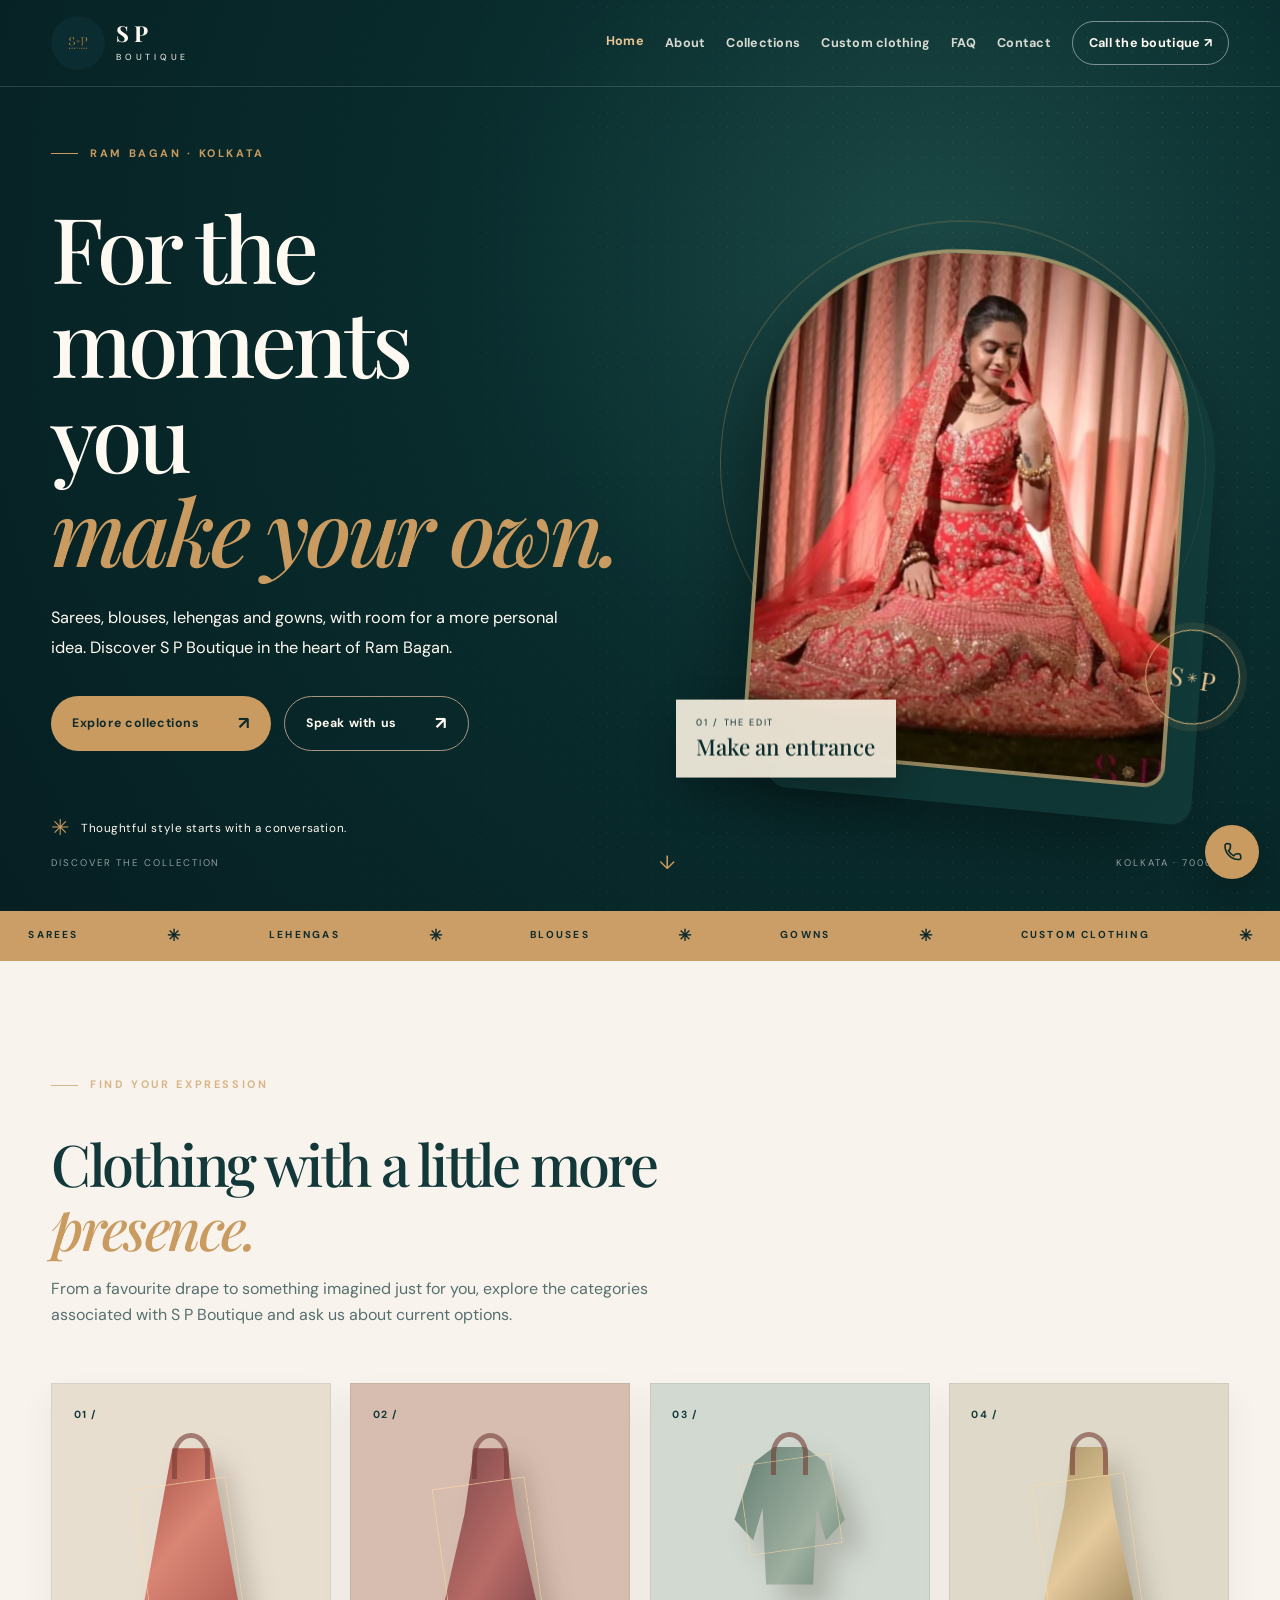
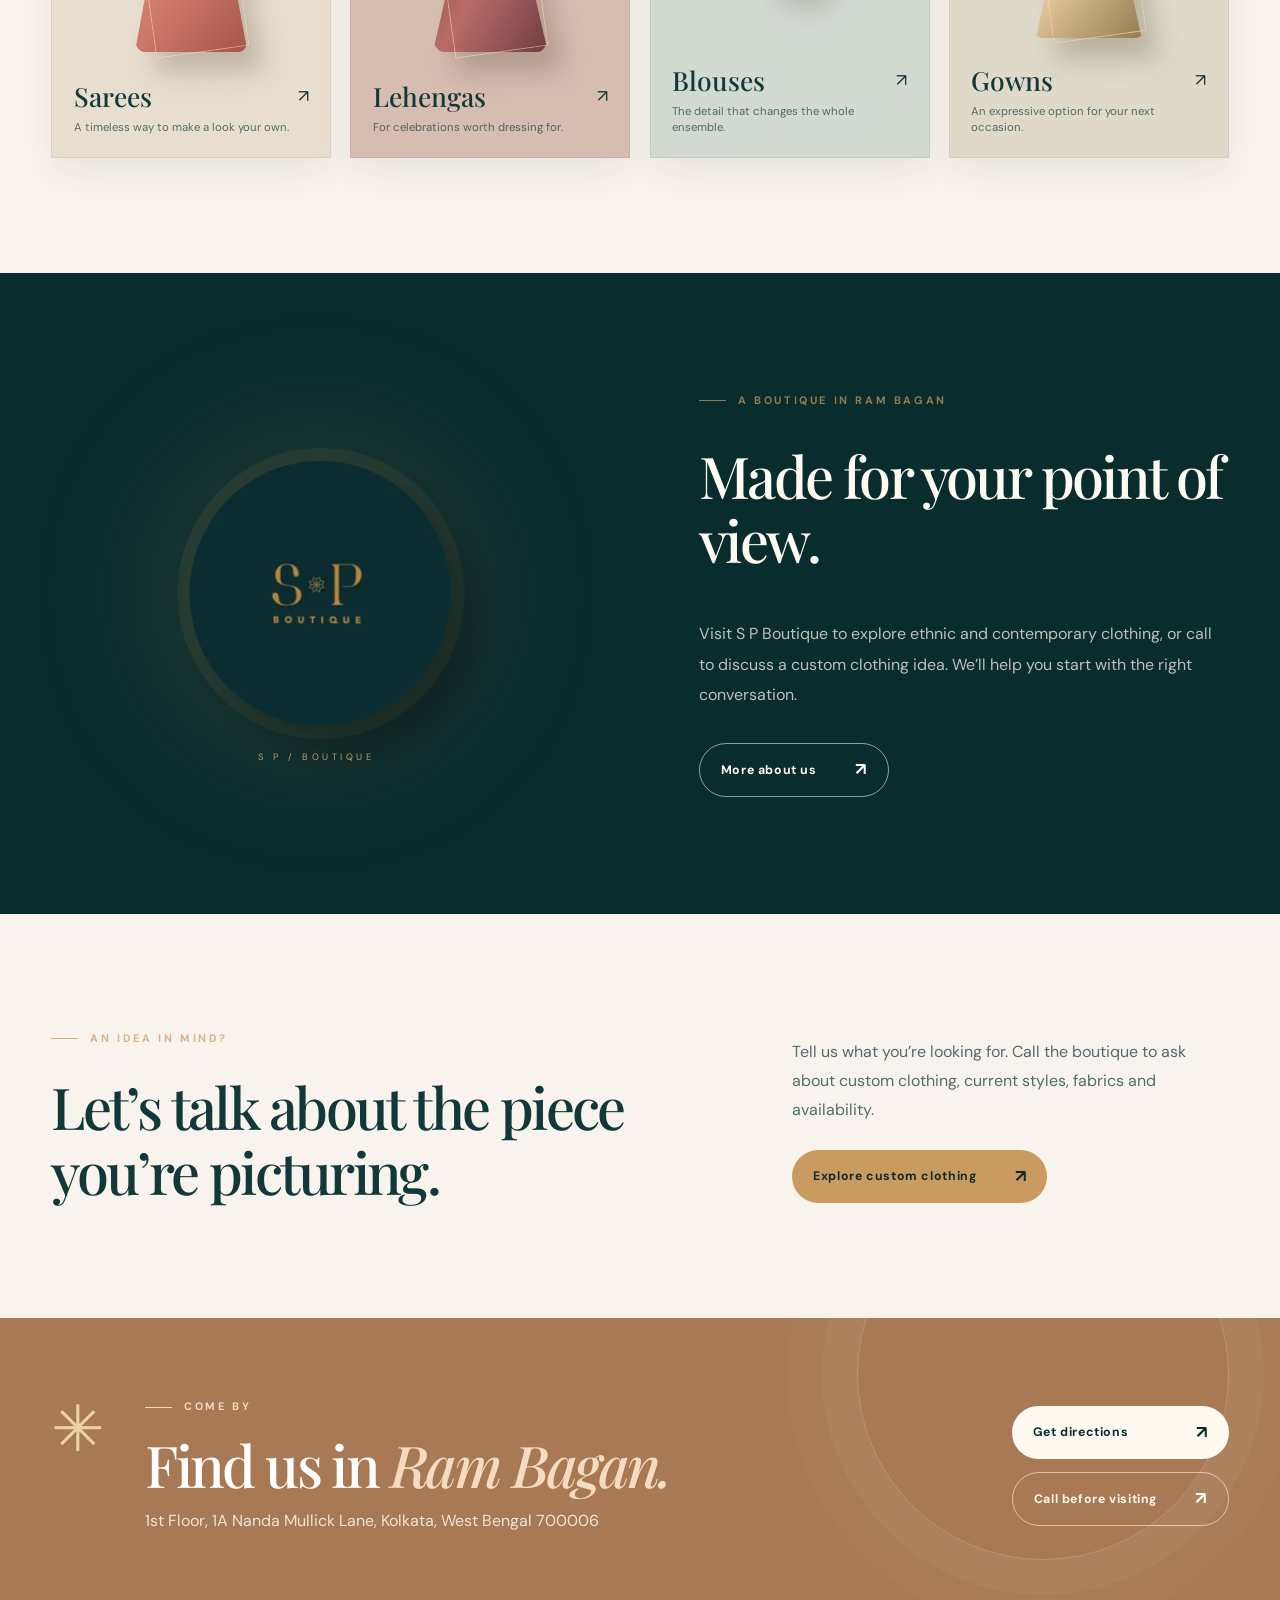
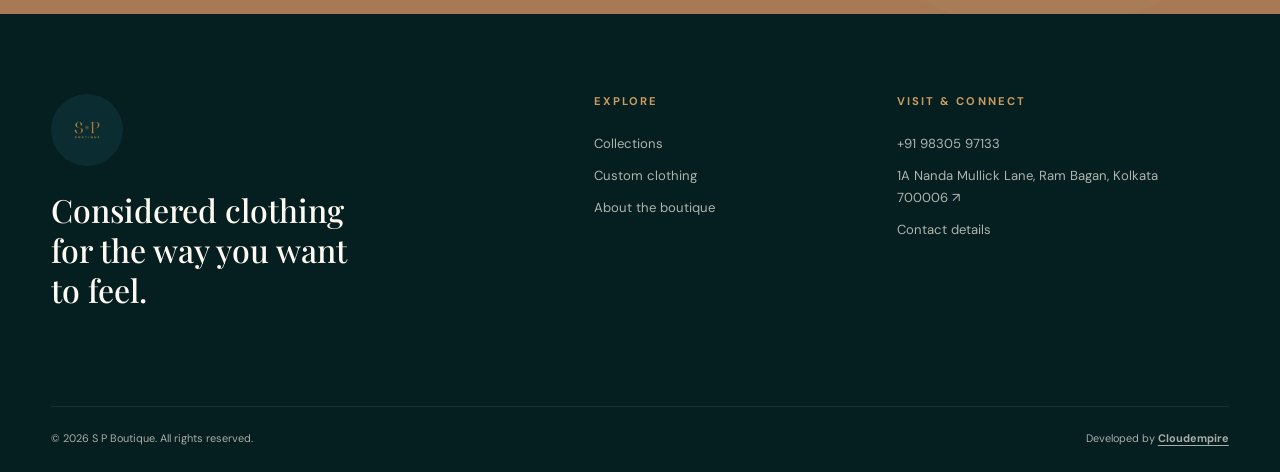
==== index.html @ c4d84dbd "Build S P Boutique website" ====
<!doctype html>
<html lang="en">
<head>
  <meta charset="utf-8">
  <meta name="viewport" content="width=device-width, initial-scale=1">
  <meta name="theme-color" content="#092c2d">
  <title>S P Boutique | Sarees, Lehengas &amp; Custom Clothing in Kolkata</title>
  <meta name="description" content="Explore sarees, lehengas, blouses, gowns and custom clothing at S P Boutique in Ram Bagan, Kolkata. Call to ask about current styles and availability.">
  <link rel="canonical" href="https://cloudempiretech.github.io/sp-boutique-kolkata/">
  <meta property="og:type" content="website"><meta property="og:title" content="S P Boutique | Sarees, Lehengas &amp; Custom Clothing in Kolkata"><meta property="og:description" content="Explore sarees, lehengas, blouses, gowns and custom clothing at S P Boutique in Ram Bagan, Kolkata. Call to ask about current styles and availability."><meta property="og:url" content="https://cloudempiretech.github.io/sp-boutique-kolkata/"><meta property="og:image" content="https://cloudempiretech.github.io/sp-boutique-kolkata/assets/boutique-look-1024.webp">
  <link rel="icon" href="assets/sp-boutique-mark.webp" type="image/webp">
  <link rel="preconnect" href="https://fonts.googleapis.com"><link rel="preconnect" href="https://fonts.gstatic.com" crossorigin>
  <link href="https://fonts.googleapis.com/css2?family=DM+Sans:wght@400;500;600;700&family=Manrope:wght@400;500;600;700&family=Playfair+Display:wght@400;500;600&display=swap" rel="stylesheet">
  <link rel="stylesheet" href="assets/site.css">
  <script type="application/ld+json">{"@context":"https://schema.org","@type":"ClothingStore","@id":"https://cloudempiretech.github.io/sp-boutique-kolkata/#business","name":"S P Boutique","url":"https://cloudempiretech.github.io/sp-boutique-kolkata/","telephone":"+919830597133","image":"https://cloudempiretech.github.io/sp-boutique-kolkata/assets/boutique-look-1024.webp","address":{"@type":"PostalAddress","streetAddress":"1st Floor, 1A Nanda Mullick Lane","addressLocality":"Kolkata","addressRegion":"West Bengal","postalCode":"700006","addressCountry":"IN"}}</script>
  <script src="assets/site.js" defer></script>
</head>
<body class="home">
  <a class="skip-link" href="#main">Skip to content</a>
  <header class="site-header" id="top"><div class="container header-inner"><a class="brand" href="index.html" aria-label="S P Boutique home"><img src="assets/sp-boutique-mark.webp" alt="" width="54" height="54"><span><strong>S P</strong><small>BOUTIQUE</small></span></a><button class="menu-toggle" type="button" aria-label="Open menu" aria-expanded="false" aria-controls="site-nav"><span></span><span></span><span></span></button><nav class="site-nav" id="site-nav" aria-label="Main navigation"><a href="index.html" class="active" aria-current="page">Home</a><a href="about.html" class="" >About</a><a href="collections.html" class="" >Collections</a><a href="custom-clothing.html" class="" >Custom clothing</a><a href="faq.html" class="" >FAQ</a><a href="contact.html" class="" >Contact</a><a class="nav-contact" href="tel:+919830597133">Call the boutique <span aria-hidden="true">↗</span></a></nav></div></header>
  <main id="main">
<section class="hero hero-home"><div class="hero-grain" aria-hidden="true"></div><div class="container hero-grid">
  <div class="hero-copy"><p class="eyebrow"><span class="eyebrow-line"></span>Ram Bagan · Kolkata</p><h1>For the moments <br>you <em>make your own.</em></h1><p class="hero-lead">Sarees, blouses, lehengas and gowns, with room for a more personal idea. Discover S P Boutique in the heart of Ram Bagan.</p><div class="hero-actions"><a class="button button-primary" href="collections.html" ><span>Explore collections</span><span aria-hidden="true">↗</span></a><a class="button button-outline" href="tel:+919830597133" ><span>Speak with us</span><span aria-hidden="true">↗</span></a></div><div class="hero-note"><span class="star" aria-hidden="true">✳</span><span>Thoughtful style starts with a conversation.</span></div></div>
  <div class="hero-visual" data-depth><div class="hero-orbit orbit-one"></div><div class="hero-orbit orbit-two"></div><div class="hero-photo-frame"><picture><source media="(max-width: 600px)" srcset="assets/boutique-look-480.webp"><img src="assets/boutique-look-800.webp" srcset="assets/boutique-look-480.webp 480w, assets/boutique-look-800.webp 800w, assets/boutique-look-1024.webp 1024w" sizes="(max-width: 720px) 82vw, 42vw" alt="A red embroidered lehenga shown on S P Boutique’s public profile" width="1024" height="1280" fetchpriority="high"></picture></div><div class="hero-floating-label"><span>01 / THE EDIT</span><strong>Make an entrance</strong></div><div class="hero-seal" aria-hidden="true">S<span>✳</span>P</div></div>
</div><div class="hero-bottom container"><span>Discover the collection</span><a href="#explore" aria-label="Scroll to collection">↓</a><span>Kolkata · 700006</span></div></section>
<section class="ticker" aria-label="Boutique categories"><div><span>SAREES</span><b>✳</b><span>LEHENGAS</span><b>✳</b><span>BLOUSES</span><b>✳</b><span>GOWNS</span><b>✳</b><span>CUSTOM CLOTHING</span><b>✳</b></div></section>
<section class="section cream" id="explore"><div class="container"><div class="section-heading" data-reveal><p class="eyebrow"><span class="eyebrow-line"></span>Find your expression</p><h2>Clothing with a little more <em>presence.</em></h2><p>From a favourite drape to something imagined just for you, explore the categories associated with S P Boutique and ask us about current options.</p></div><div class="collection-grid">
  <a class="collection-card card-saree" href="collections.html#sarees" data-reveal><span class="card-index">01 /</span><span class="garment-art garment-saree" aria-hidden="true"><i></i></span><span class="card-title">Sarees <b>↗</b></span><span class="card-copy">A timeless way to make a look your own.</span></a>
  <a class="collection-card card-lehenga" href="collections.html#lehengas" data-reveal><span class="card-index">02 /</span><span class="garment-art garment-lehenga" aria-hidden="true"><i></i></span><span class="card-title">Lehengas <b>↗</b></span><span class="card-copy">For celebrations worth dressing for.</span></a>
  <a class="collection-card card-blouse" href="collections.html#blouses" data-reveal><span class="card-index">03 /</span><span class="garment-art garment-blouse" aria-hidden="true"><i></i></span><span class="card-title">Blouses <b>↗</b></span><span class="card-copy">The detail that changes the whole ensemble.</span></a>
  <a class="collection-card card-gown" href="collections.html#gowns" data-reveal><span class="card-index">04 /</span><span class="garment-art garment-gown" aria-hidden="true"><i></i></span><span class="card-title">Gowns <b>↗</b></span><span class="card-copy">An expressive option for your next occasion.</span></a>
</div></div></section>
<section class="section dark story-section"><div class="container story-grid"><div class="story-mark" data-reveal><div class="mark-glow"></div><img src="assets/sp-boutique-mark.webp" alt="S P Boutique’s gold monogram on deep teal" width="400" height="400" loading="lazy"><span class="story-mark-caption">S P / BOUTIQUE</span></div><div class="story-copy" data-reveal><p class="eyebrow"><span class="eyebrow-line"></span>A boutique in Ram Bagan</p><h2>Made for your point of view.</h2><p>Visit S P Boutique to explore ethnic and contemporary clothing, or call to discuss a custom clothing idea. We’ll help you start with the right conversation.</p><a class="button button-outline-light" href="about.html" ><span>More about us</span><span aria-hidden="true">↗</span></a></div></div></section>
<section class="section cream"><div class="container split-cta" data-reveal><div><p class="eyebrow"><span class="eyebrow-line"></span>An idea in mind?</p><h2>Let’s talk about the piece you’re picturing.</h2></div><div><p>Tell us what you’re looking for. Call the boutique to ask about custom clothing, current styles, fabrics and availability.</p><a class="button button-primary" href="custom-clothing.html" ><span>Explore custom clothing</span><span aria-hidden="true">↗</span></a></div></div></section>
<section class="visit-banner"><div class="container visit-inner" data-reveal><span class="visit-ornament" aria-hidden="true">✳</span><div><p class="eyebrow"><span class="eyebrow-line"></span>Come by</p><h2>Find us in <em>Ram Bagan.</em></h2><p>1st Floor, 1A Nanda Mullick Lane, Kolkata, West Bengal 700006</p></div><div class="visit-actions"><a class="button button-light" href="https://www.google.com/maps/search/?api=1&query=1A+Nanda+Mullick+Lane+Ram+Bagan+Kolkata+700006" target="_blank" rel="noopener noreferrer"><span>Get directions</span><span aria-hidden="true">↗</span></a><a class="button button-outline-light" href="tel:+919830597133" ><span>Call before visiting</span><span aria-hidden="true">↗</span></a></div></div></section></main>
  <footer class="site-footer">
      <div class="container footer-top">
        <div><img class="footer-logo" src="assets/sp-boutique-mark.webp" alt="S P Boutique logo" width="72" height="72"><p class="footer-lead">Considered clothing for the way you want to feel.</p></div>
        <div class="footer-links"><h2>Explore</h2><a href="collections.html">Collections</a><a href="custom-clothing.html">Custom clothing</a><a href="about.html">About the boutique</a></div>
        <div class="footer-links"><h2>Visit & connect</h2><a href="tel:+919830597133">+91 98305 97133</a><a href="https://www.google.com/maps/search/?api=1&query=1A+Nanda+Mullick+Lane+Ram+Bagan+Kolkata+700006" target="_blank" rel="noopener noreferrer">1A Nanda Mullick Lane, Ram Bagan, Kolkata 700006 ↗</a><a href="contact.html">Contact details</a></div>
      </div>
      <div class="container footer-bottom"><span>© 2026 S P Boutique. All rights reserved.</span><span>Developed by <a href="https://cloudempire.tech/" target="_blank" rel="noopener noreferrer">Cloudempire</a></span></div>
    </footer>
  <a class="floating-call" href="tel:+919830597133" aria-label="Call S P Boutique"><svg viewBox="0 0 24 24" aria-hidden="true"><path d="M6.6 2.8a2 2 0 0 0-2.4 1.8c-.6 7.8 6.9 15.3 14.7 14.7a2 2 0 0 0 1.8-2.4l-.4-2a2 2 0 0 0-2.2-1.6l-2.5.3a2 2 0 0 0-1.3.7l-1.1 1.2a13.4 13.4 0 0 1-5.5-5.5l1.2-1.1a2 2 0 0 0 .7-1.3l.3-2.5a2 2 0 0 0-1.6-2.2l-1.7-.1Z" fill="none" stroke="currentColor" stroke-width="1.7" stroke-linejoin="round"/></svg></a>
</body>
</html>
---- assets/site.css ----
:root{--ink:#12383a;--dark:#092c2d;--dark2:#0d3636;--cream:#f8f4ed;--sand:#eee5d9;--gold:#ca9b60;--line:rgba(15,54,55,.16);--white:#fffaf1;--serif:'Playfair Display',Georgia,serif;--sans:'DM Sans',Arial,sans-serif}
*{box-sizing:border-box}html{scroll-behavior:smooth}body{margin:0;background:var(--cream);color:var(--ink);font:16px/1.65 var(--sans);overflow-x:hidden}body.menu-open{overflow:hidden}a{color:inherit}button{font:inherit}img{display:block;max-width:100%}h1,h2,h3,p{margin-top:0}h1,h2,h3{line-height:1.12}h1,h2{font-family:var(--serif);font-weight:500;letter-spacing:-.045em}h1 em,h2 em{font-weight:500;color:var(--gold)}h1{font-size:clamp(3.3rem,7.1vw,7.8rem)}h2{font-size:clamp(2.45rem,4.5vw,5.1rem)}p{color:inherit}.container{width:min(1380px,calc(100% - 8vw));margin-inline:auto}.skip-link{position:absolute;left:1rem;top:-5rem;z-index:1000;background:white;padding:.6rem 1rem}.skip-link:focus{top:1rem}:focus-visible{outline:3px solid #eeb466;outline-offset:4px}.site-header{position:absolute;inset:0 0 auto;z-index:50;color:var(--white);border-bottom:1px solid rgba(255,255,255,.15)}.header-inner{min-height:86px;display:flex;align-items:center;justify-content:space-between;gap:2rem}.brand{display:flex;align-items:center;gap:.7rem;text-decoration:none;color:var(--white)}.brand img{width:54px;height:54px;border-radius:50%;object-fit:cover}.brand strong{display:block;font-family:var(--serif);font-size:1.38rem;line-height:1}.brand small{display:block;font-size:.55rem;letter-spacing:.42em;margin-top:.4rem}.site-nav{display:flex;align-items:center;gap:clamp(.6rem,1.65vw,1.8rem)}.site-nav>a{text-decoration:none;font-size:.79rem;font-weight:700;letter-spacing:.02em;white-space:nowrap;opacity:.83;transition:opacity .2s,color .2s,transform .2s}.site-nav>a:hover,.site-nav>a.active{opacity:1;color:#e8c492;transform:translateY(-2px)}.site-nav .nav-contact{border:1px solid rgba(255,255,255,.45);padding:.67rem 1rem;border-radius:100px;opacity:1}.menu-toggle{display:none}.dark{background:var(--dark);color:var(--white)}.cream{background:var(--cream)}.sand{background:var(--sand)}.eyebrow{display:flex;align-items:center;gap:.75rem;font-size:.68rem;font-weight:700;letter-spacing:.24em;text-transform:uppercase;margin-bottom:2.3rem;color:var(--gold)}.eyebrow-line{width:27px;height:1px;background:currentColor;display:inline-block}.button{display:inline-flex;align-items:center;justify-content:space-between;gap:2.4rem;padding:1rem 1.3rem;border-radius:100px;min-height:53px;text-decoration:none;font-size:.77rem;letter-spacing:.05em;font-weight:700;transition:transform .25s,box-shadow .25s,background .25s,color .25s}.button:hover{transform:translateY(-4px);box-shadow:0 18px 35px rgba(0,0,0,.16)}.button span:last-child{font-size:1.1rem;line-height:1}.button-primary{background:var(--gold);color:#102b2c}.button-secondary{background:var(--dark);color:white}.button-outline{border:1px solid #a89780;color:var(--white)}.button-outline-light{border:1px solid rgba(255,255,255,.55);color:var(--white)}.button-light{background:var(--white);color:var(--dark)}.hero-home{min-height:760px;background:radial-gradient(circle at 73% 29%,#1b4946 0,#092c2d 42%,#061f22 100%);color:var(--white);position:relative;overflow:hidden;padding:145px 0 32px}.hero-grain,.inner-hero:before{position:absolute;inset:0;content:'';opacity:.24;pointer-events:none;background-image:radial-gradient(#d4a66a .55px,transparent .6px);background-size:15px 15px;mask-image:linear-gradient(90deg,transparent 0,black 100%)}.hero-grid{display:grid;grid-template-columns:1.03fr .97fr;align-items:center;gap:2vw;position:relative;z-index:1;min-height:555px}.hero-copy{position:relative;z-index:3}.hero-copy h1{max-width:800px;line-height:1.04;margin-bottom:1.55rem}.hero-copy h1 em{display:inline-block}.hero-lead{font-size:1.02rem;max-width:530px;opacity:.77;line-height:1.85}.hero-actions{display:flex;gap:.85rem;flex-wrap:wrap;margin-top:2.1rem}.hero-note{display:flex;align-items:center;gap:.7rem;margin-top:3.7rem;font-size:.73rem;letter-spacing:.05em;opacity:.62}.star{color:var(--gold);font-size:1.4rem}.hero-visual{height:580px;position:relative;transform:translateY(var(--scroll-depth,0px));transition:transform .2s linear;perspective:1000px}.hero-orbit{position:absolute;border:1px solid rgba(212,168,109,.34);border-radius:50%;aspect-ratio:1;left:9%;top:1%;width:87%;transform:rotate(-18deg)}.orbit-two{width:65%;left:20%;top:13%;border-color:rgba(255,255,255,.15)}.hero-photo-frame{position:absolute;width:min(76%,440px);height:520px;left:15%;top:6%;border-radius:46% 46% 5% 5%/33% 33% 4% 4%;overflow:hidden;box-shadow:28px 34px 0 rgba(19,65,62,.7),0 45px 85px rgba(0,0,0,.48);border:4px solid rgba(236,190,128,.62);transform:rotate(4deg) rotateY(-5deg);animation:float-in 1s .35s both}.hero-photo-frame img{width:100%;height:100%;object-fit:cover;object-position:center 30%;transition:transform 1.2s}.hero-visual:hover .hero-photo-frame img{transform:scale(1.06)}.hero-floating-label{position:absolute;bottom:3%;left:1%;z-index:2;display:grid;background:rgba(246,238,223,.92);backdrop-filter:blur(12px);color:var(--dark);padding:1rem 1.3rem;min-width:200px;box-shadow:0 18px 40px rgba(0,0,0,.24);transform:rotate(-6deg);animation:rise .7s 1s both}.hero-floating-label span{font-size:.58rem;letter-spacing:.18em}.hero-floating-label strong{font:500 1.4rem var(--serif)}.hero-seal{position:absolute;right:-2%;bottom:12%;width:95px;height:95px;display:flex;align-items:center;justify-content:center;gap:3px;border:1px solid #ddb57d;border-radius:50%;color:#e8c492;font:1.6rem var(--serif);box-shadow:0 0 0 7px rgba(222,178,122,.09);transform:rotate(10deg)}.hero-seal span{font-size:.8rem}.hero-bottom{display:flex;align-items:center;justify-content:space-between;position:relative;z-index:3;color:rgba(255,255,255,.56);text-transform:uppercase;letter-spacing:.2em;font-size:.6rem}.hero-bottom a{color:var(--gold);font-size:1.2rem;text-decoration:none}.home .hero-copy .eyebrow,.home .hero-copy h1,.home .hero-copy .hero-lead,.home .hero-copy .hero-actions,.home .hero-copy .hero-note{opacity:0;transform:translateY(24px)}.ready .hero-copy .eyebrow,.ready .hero-copy h1,.ready .hero-copy .hero-lead,.ready .hero-copy .hero-actions,.ready .hero-copy .hero-note{animation:rise .72s both}.ready .hero-copy h1{animation-delay:.15s}.ready .hero-copy .hero-lead{animation-delay:.3s}.ready .hero-copy .hero-actions{animation-delay:.45s}.ready .hero-copy .hero-note{animation-delay:.6s}@keyframes rise{from{opacity:0;transform:translateY(25px)}to{opacity:1;transform:translateY(0)}}@keyframes float-in{from{opacity:0;transform:translateY(35px) rotate(0)}to{opacity:1;transform:rotate(4deg) rotateY(-5deg)}}.ticker{overflow:hidden;background:#cb9d67;color:#102d2e;padding:.75rem 0}.ticker>div{display:flex;justify-content:space-around;align-items:center;gap:2rem;width:max(100%,1100px);white-space:nowrap}.ticker span{font-size:.63rem;letter-spacing:.22em;font-weight:700}.ticker b{font-size:1rem}.section{padding:clamp(5rem,9vw,9rem) 0}.section-heading{max-width:750px;margin-bottom:3.4rem}.section-heading h2{margin-bottom:1rem}.section-heading p{max-width:610px;opacity:.7}.collection-grid{display:grid;grid-template-columns:repeat(4,1fr);gap:1.2rem;perspective:1100px}.collection-card{min-height:375px;background:#e8ded0;padding:1.35rem;text-decoration:none;display:flex;flex-direction:column;position:relative;overflow:hidden;border:1px solid rgba(12,53,54,.08);box-shadow:0 15px 30px rgba(50,35,20,.07);transform-style:preserve-3d;transform:rotateX(var(--rx,0deg)) rotateY(var(--ry,0deg));transition:transform .3s,box-shadow .3s,background .3s}.collection-card:hover{box-shadow:0 25px 55px rgba(34,29,20,.18);background:#e4d2bb}.card-lehenga{background:#d7bdb0}.card-blouse{background:#d1d9d1}.card-gown{background:#ded9c9}.card-index{font-size:.65rem;letter-spacing:.14em;font-weight:700}.garment-art{flex:1;position:relative;display:block;min-height:200px;filter:drop-shadow(17px 20px 13px rgba(50,38,25,.22));transition:transform .6s}.collection-card:hover .garment-art{transform:translateY(-8px) rotate(3deg) scale(1.04)}.garment-art:before{content:'';position:absolute;left:25%;top:10%;width:50%;height:80%;background:linear-gradient(130deg,#9c493f,#da8675 43%,#a6534a);clip-path:polygon(34% 0,66% 0,75% 28%,98% 100%,2% 100%,25% 28%);border-radius:25% 25% 10% 10%}.garment-art:after{content:'';position:absolute;inset:23% 30% 10%;border:1px solid rgba(255,221,167,.6);clip-path:polygon(0 0,100% 0,100% 100%,0 100%);transform:rotate(-8deg)}.garment-art i{position:absolute;left:42%;top:4%;width:16%;height:18%;border:5px solid rgba(116,59,53,.6);border-bottom:0;border-radius:50% 50% 0 0}.garment-lehenga:before{background:linear-gradient(120deg,#724346,#b96c67 54%,#6f3c43);clip-path:polygon(36% 0,64% 0,72% 32%,99% 100%,1% 100%,28% 32%)}.garment-blouse:before{background:linear-gradient(120deg,#607c70,#9fb0a0 55%,#4b6e64);clip-path:polygon(20% 8%,37% 0,63% 0,80% 8%,97% 38%,81% 49%,73% 32%,70% 72%,30% 72%,27% 32%,19% 49%,3% 38%)}.garment-blouse:after{inset:15% 30% 47%}.garment-gown:before{background:linear-gradient(130deg,#a28e61,#e3c99c 50%,#92784f);clip-path:polygon(35% 0,65% 0,71% 31%,95% 100%,5% 100%,29% 31%)}.card-title{display:flex;justify-content:space-between;align-items:center;font:500 1.65rem var(--serif);margin-bottom:.35rem}.card-title b{font:1.1rem var(--sans);transition:transform .3s}.collection-card:hover .card-title b{transform:translate(3px,-3px)}.card-copy{font-size:.71rem;line-height:1.4;opacity:.68}.story-grid{display:grid;grid-template-columns:1fr 1fr;align-items:center;gap:10%;min-height:410px}.story-mark{height:360px;display:grid;place-items:center;position:relative;perspective:800px}.story-mark img{width:265px;height:265px;border-radius:50%;object-fit:cover;position:relative;box-shadow:25px 26px 40px rgba(0,0,0,.3),0 0 0 13px rgba(199,151,93,.09);transform:rotateY(-10deg)}.mark-glow{position:absolute;width:290px;height:290px;background:#b68e59;border-radius:50%;filter:blur(80px);opacity:.17}.story-mark-caption{position:absolute;bottom:8px;letter-spacing:.38em;font-size:.58rem;color:var(--gold)}.story-copy h2{max-width:570px}.story-copy p{max-width:520px;opacity:.72;line-height:1.9;margin-bottom:2rem}.split-cta{display:grid;grid-template-columns:1fr .7fr;gap:10%;align-items:end}.split-cta h2{max-width:650px;margin-bottom:0}.split-cta p{opacity:.72;line-height:1.8;margin-bottom:1.6rem}.visit-banner{background:#a77954;color:white;padding:5rem 0;position:relative;overflow:hidden}.visit-banner:before{content:'';position:absolute;width:370px;height:370px;border:1px solid rgba(255,255,255,.2);border-radius:50%;top:-130px;right:4%;box-shadow:0 0 0 35px rgba(255,255,255,.035),0 0 0 70px rgba(255,255,255,.025)}.visit-inner{display:grid;grid-template-columns:auto 1fr auto;gap:2.5rem;align-items:center;position:relative}.visit-inner .eyebrow{color:#fff4dc;margin-bottom:1rem}.visit-inner h2{margin-bottom:.7rem}.visit-inner h2 em{color:#f4dbc1}.visit-inner p{margin-bottom:0;opacity:.8}.visit-ornament{font-size:4rem;align-self:start;line-height:1;color:#ecd0a8}.visit-actions{display:flex;flex-direction:column;gap:.8rem}.site-footer{background:#051e20;color:var(--white);padding:5rem 0 0}.footer-top{display:grid;grid-template-columns:1.3fr .65fr .9fr;gap:5vw;padding-bottom:4rem}.footer-logo{border-radius:50%;object-fit:cover;margin-bottom:1.5rem}.footer-lead{font:500 2rem/1.25 var(--serif);max-width:330px}.footer-links{display:flex;flex-direction:column;align-items:flex-start;gap:.65rem}.footer-links h2{font:700 .7rem var(--sans);letter-spacing:.18em;text-transform:uppercase;color:var(--gold);margin-bottom:.9rem}.footer-links a{text-decoration:none;font-size:.82rem;opacity:.68;max-width:280px}.footer-links a:hover{text-decoration:underline;opacity:1}.footer-bottom{display:flex;justify-content:space-between;gap:2rem;border-top:1px solid rgba(255,255,255,.13);padding:1.45rem 0;font-size:.68rem;opacity:.65}.footer-bottom a{font-weight:700;text-decoration:underline;text-underline-offset:3px}.floating-call{position:fixed;bottom:1.3rem;right:1.3rem;z-index:40;width:54px;height:54px;border-radius:50%;display:grid;place-items:center;background:var(--gold);color:var(--dark);box-shadow:0 10px 35px rgba(0,0,0,.25);transition:transform .25s}.floating-call:hover{transform:translateY(-4px)}.floating-call svg{width:23px;height:23px}.inner-hero{position:relative;overflow:hidden;padding:180px 0 100px}.inner-hero-grid{position:relative;display:grid;grid-template-columns:1.1fr .9fr;gap:6%;align-items:center;min-height:340px}.inner-hero h1{font-size:clamp(3.3rem,6.1vw,6.8rem);max-width:790px;margin-bottom:1.5rem}.inner-hero p:not(.eyebrow){max-width:550px;opacity:.73;line-height:1.9}.inner-art{height:340px;position:relative;display:grid;place-items:center}.logo-art img{width:250px;height:250px;border-radius:50%;position:relative;box-shadow:25px 33px 45px rgba(0,0,0,.36);transform:rotateY(-12deg)}.art-ring{position:absolute;width:310px;height:310px;border:1px solid rgba(221,180,125,.4);border-radius:50%;box-shadow:0 0 0 30px rgba(221,180,125,.05),0 0 0 60px rgba(221,180,125,.025)}.abstract-art{perspective:800px}.abstract-sun{position:absolute;width:250px;height:250px;border-radius:50%;background:radial-gradient(circle at 30% 25%,#ebd1a0,#b48952 50%,#714a3a);box-shadow:35px 40px 70px rgba(0,0,0,.32);transform:translate(50px,-50px)}.abstract-fabric{position:absolute;width:240px;height:280px;border-radius:80% 9% 45% 45%;background:linear-gradient(135deg,#9e4f50,#d9987a 44%,#6f3740 80%);transform:rotate(-27deg) translate(-18px,18px) rotateY(-18deg);box-shadow:25px 35px 45px rgba(0,0,0,.38)}.abstract-shadow{position:absolute;width:310px;height:310px;border:1px solid rgba(237,200,151,.4);border-radius:50%;transform:translate(-15px,10px)}.editorial-grid{display:grid;grid-template-columns:1fr 1fr;gap:10%}.editorial-grid p{font-size:1.05rem;line-height:1.95;opacity:.75}.values-grid{display:grid;grid-template-columns:repeat(3,1fr);gap:1.3rem}.value-card{padding:2.3rem;background:rgba(255,255,255,.42);border-top:1px solid #af855d;min-height:300px;box-shadow:0 20px 35px rgba(30,30,20,.045)}.value-card span{font-size:.7rem;letter-spacing:.18em;color:#a7784e;font-weight:700}.value-card h2{font-size:2.4rem;margin:3rem 0 1rem}.value-card p{font-size:.88rem;opacity:.7}.narrow-cta{text-align:center}.narrow-cta h2{margin:0 auto 1.5rem;max-width:800px}.narrow-cta .eyebrow{justify-content:center}.narrow-cta p{opacity:.7}.collection-details .section-heading{margin-bottom:3rem}.detail-row{display:grid;grid-template-columns:.2fr .65fr 1.4fr .55fr;gap:2rem;align-items:center;padding:2rem 0;border-top:1px solid var(--line);scroll-margin-top:30px}.detail-row:last-child{border-bottom:1px solid var(--line)}.detail-number{font-size:.66rem;font-weight:700;letter-spacing:.15em;color:#9a704d}.detail-symbol{height:130px;border-radius:48% 48% 14% 14%;display:grid;place-items:center;font-size:3.3rem;background:#e1c7b6;color:#9b604d;transform:rotate(-5deg);box-shadow:13px 16px 0 rgba(35,73,70,.1)}.symbol-lehenga{background:#d5beb2;color:#814c53}.symbol-blouse{background:#d4dfd7;color:#648071}.symbol-gown{background:#e2d8bb;color:#9e8451}.detail-row h2{font-size:2.55rem;margin-bottom:.4rem}.detail-row p{font-size:.9rem;opacity:.7;max-width:560px;margin-bottom:0}.detail-row a{font-size:.76rem;font-weight:700;text-underline-offset:4px}.custom-hero .inner-hero-grid{grid-template-columns:1fr .8fr}.custom-hero h1{font-size:clamp(3.2rem,5.8vw,6.8rem)}.custom-hero .button{margin-top:1rem}.detail-photo{height:380px;overflow:hidden;border-radius:45% 45% 4% 4%;border:4px solid rgba(207,165,104,.6);box-shadow:25px 30px 0 rgba(37,83,77,.5),0 25px 50px rgba(0,0,0,.35);transform:translateY(var(--scroll-depth,0px)) rotate(4deg)}.detail-photo img{width:100%;height:100%;object-fit:cover;transition:transform 1.2s}.detail-photo:hover img{transform:scale(1.08)}.process-grid{display:grid;grid-template-columns:1fr 1fr;gap:10%}.process-intro h2{max-width:560px}.process-intro p{max-width:520px;opacity:.7}.process-list>div{border-top:1px solid var(--line);padding:1.5rem 0;display:grid;grid-template-columns:45px 1fr;column-gap:1rem}.process-list b{grid-row:span 2;color:#ad7d4d;font-size:.75rem}.process-list h3{font:500 1.7rem var(--serif);margin-bottom:.4rem}.process-list p{grid-column:2;font-size:.85rem;opacity:.7;margin:0}.centered-cta{text-align:center;max-width:750px}.centered-cta .section-icon,.faq-side .section-icon{display:block;color:#b58a5c;font-size:2rem;margin-bottom:1rem}.centered-cta h2{margin-bottom:.75rem}.centered-cta p{opacity:.7;margin-bottom:2rem}.simple-hero{padding:190px 0 95px}.simple-hero h1{max-width:970px}.faq-layout{display:grid;grid-template-columns:.75fr 1.25fr;gap:8%}.faq-side h2{font-size:2.7rem}.faq-side p{opacity:.7;max-width:300px}.faq-side .button{margin-top:1rem}.accordion details{border-top:1px solid var(--line);padding:0}.accordion details:last-child{border-bottom:1px solid var(--line)}.accordion summary{cursor:pointer;display:flex;justify-content:space-between;align-items:center;gap:1rem;list-style:none;padding:1.25rem 0;font:500 1.3rem var(--serif)}.accordion summary::-webkit-details-marker{display:none}.accordion summary span{font:1.5rem var(--sans);color:#a3764c;transition:transform .2s}.accordion details[open] summary span{transform:rotate(45deg)}.accordion details p{font-size:.9rem;opacity:.72;max-width:600px;padding-bottom:1.4rem}.accordion details a{font-weight:700}.contact-grid{display:grid;grid-template-columns:1fr 1fr;gap:1.3rem}.contact-panel{min-height:420px;padding:clamp(2rem,4vw,4rem);background:#e9ded0;display:flex;flex-direction:column;align-items:flex-start;box-shadow:0 25px 40px rgba(30,30,20,.07)}.contact-panel-dark{background:var(--dark);color:var(--white)}.panel-number{font-size:.65rem;font-weight:700;letter-spacing:.23em;color:#9a704d;margin-bottom:3rem}.contact-panel-dark .panel-number{color:var(--gold)}.contact-panel h2{font-size:clamp(2.3rem,3.5vw,4rem);max-width:450px}.contact-panel p{opacity:.73;max-width:380px}.contact-big-link{font:500 clamp(1.3rem,2.2vw,2.4rem) var(--serif);text-decoration:none;border-bottom:1px solid currentColor;padding-bottom:.25rem;margin-top:auto}.contact-big-link span{font:1.2rem var(--sans)}.contact-panel address{font-style:normal;line-height:1.9;opacity:.75;margin-bottom:1.8rem}.contact-panel .button{margin-top:auto}.contact-panel small{margin-top:1rem;opacity:.5}.contact-panel-dark small{opacity:.6}html.ready [data-reveal]{opacity:0;transform:translateY(35px);transition:opacity .65s ease,transform .65s cubic-bezier(.2,.75,.2,1)}html.ready [data-reveal].revealed{opacity:1;transform:translateY(0)}.collection-card[data-reveal].revealed{transform:rotateX(var(--rx,0deg)) rotateY(var(--ry,0deg))}.collection-card:nth-child(2){transition-delay:.08s}.collection-card:nth-child(3){transition-delay:.16s}.collection-card:nth-child(4){transition-delay:.24s}html.leaving body{opacity:0;transform:translateY(-8px);transition:opacity .18s,transform .18s}
@media(max-width:1100px){.site-nav{gap:.8rem}.site-nav>a{font-size:.69rem}.hero-home{min-height:700px}.hero-visual{height:520px}.hero-photo-frame{height:470px}.collection-grid{grid-template-columns:repeat(2,1fr)}.collection-card{min-height:350px}.visit-inner{grid-template-columns:auto 1fr}.visit-actions{grid-column:2;flex-direction:row}.detail-row{grid-template-columns:.2fr .6fr 1.4fr}.detail-row a{grid-column:3}}
@media(max-width:850px){.header-inner{min-height:76px}.menu-toggle{display:flex;flex-direction:column;justify-content:center;gap:5px;background:transparent;color:white;border:1px solid rgba(255,255,255,.35);border-radius:50%;width:45px;height:45px;align-items:center;z-index:52}.menu-toggle span{height:1px;width:18px;background:currentColor;transition:transform .2s}.menu-toggle[aria-expanded=true] span:first-child{transform:translateY(6px) rotate(45deg)}.menu-toggle[aria-expanded=true] span:nth-child(2){opacity:0}.menu-toggle[aria-expanded=true] span:last-child{transform:translateY(-6px) rotate(-45deg)}.site-nav{position:fixed;inset:0 0 0 auto;width:min(360px,100%);padding:110px 7vw 3rem;display:flex;flex-direction:column;align-items:stretch;gap:0;background:#0b3031;box-shadow:-20px 0 50px rgba(0,0,0,.32);transform:translateX(105%);transition:transform .3s}.site-nav.open{transform:translateX(0)}.site-nav>a{font-size:1rem;padding:.8rem 0;border-bottom:1px solid rgba(255,255,255,.1)}.site-nav .nav-contact{margin-top:1.5rem;text-align:center}.hero-grid{grid-template-columns:1fr .85fr;gap:0}.hero-copy h1{font-size:clamp(3rem,7vw,5rem)}.hero-visual{height:450px}.hero-photo-frame{height:380px;width:85%;left:7%;top:9%}.hero-floating-label{bottom:1%;left:-6%}.hero-seal{display:none}.story-grid{gap:5%}.inner-hero-grid{grid-template-columns:1fr .7fr}.logo-art img{width:190px;height:190px}.art-ring{width:240px;height:240px}.detail-photo{height:310px}.footer-top{gap:3vw}}
@media(max-width:700px){.container{width:min(100% - 2.25rem,560px)}.site-header{border-color:rgba(255,255,255,.12)}.brand img{width:46px;height:46px}.hero-home{padding:120px 0 25px;min-height:0}.hero-grid{display:flex;flex-direction:column;align-items:stretch}.hero-copy h1{font-size:clamp(3.5rem,12vw,5.5rem);margin-bottom:1.1rem}.hero-copy h1 br{display:none}.hero-copy .eyebrow{margin-bottom:1.2rem}.hero-lead{font-size:.92rem}.hero-actions{margin-top:1.5rem}.hero-actions .button{flex:1;gap:.7rem;padding:.8rem 1rem;font-size:.67rem}.hero-note{margin-top:1.7rem}.hero-visual{height:480px;margin-top:1.5rem}.hero-photo-frame{width:min(72%,340px);height:430px;left:12%;top:4%}.hero-orbit{width:80%;left:10%}.hero-floating-label{left:1%;bottom:2%;min-width:170px}.hero-bottom{margin-top:1rem}.hero-bottom span:last-child{display:none}.ticker>div{width:1100px}.section{padding:5rem 0}.section-heading{margin-bottom:2rem}.collection-grid{grid-template-columns:repeat(2,1fr);gap:.65rem}.collection-card{min-height:265px;padding:.9rem}.garment-art{min-height:125px}.card-title{font-size:1.25rem}.card-copy{font-size:.64rem}.story-grid,.split-cta,.editorial-grid,.process-grid,.faq-layout,.contact-grid{grid-template-columns:1fr;gap:2rem}.story-mark{height:300px}.story-mark img{width:230px;height:230px}.split-cta h2{margin-bottom:1rem}.visit-inner{display:block}.visit-ornament{display:block;font-size:2.5rem;margin-bottom:1rem}.visit-actions{display:flex;flex-wrap:wrap;margin-top:1.5rem}.visit-actions .button{flex:1}.footer-top{grid-template-columns:1fr 1fr;row-gap:2.5rem}.footer-top>div:first-child{grid-column:span 2}.footer-lead{font-size:1.7rem}.footer-bottom{flex-direction:column;gap:.35rem}.inner-hero{padding:130px 0 70px}.inner-hero-grid{grid-template-columns:1fr;gap:1rem}.inner-hero h1{font-size:clamp(3.3rem,11vw,5.5rem)}.inner-art{height:250px}.logo-art img{width:180px;height:180px}.art-ring{width:215px;height:215px}.abstract-art{height:180px}.abstract-sun{width:140px;height:140px}.abstract-fabric{width:125px;height:155px}.abstract-shadow{width:190px;height:190px}.values-grid{grid-template-columns:1fr;gap:.7rem}.value-card{min-height:230px}.value-card h2{margin-top:1.5rem}.detail-row{grid-template-columns:40px 90px 1fr;gap:1rem}.detail-symbol{height:90px;font-size:2rem}.detail-row h2{font-size:2rem}.detail-row p{font-size:.8rem}.detail-row a{grid-column:3}.custom-hero .inner-hero-grid{grid-template-columns:1fr}.detail-photo{height:220px;width:70%;margin:1rem auto 0}.process-list>div{grid-template-columns:38px 1fr}.simple-hero{padding:145px 0 65px}.faq-side h2{font-size:2.5rem}.contact-panel{min-height:360px}.panel-number{margin-bottom:2rem}.floating-call{bottom:.8rem;right:.8rem;width:48px;height:48px}}
@media(max-width:420px){.hero-visual{height:405px}.hero-photo-frame{height:360px}.hero-floating-label{bottom:0}.collection-card{min-height:240px}.garment-art{min-height:105px}.card-title{font-size:1.12rem}.visit-actions{display:grid}.detail-row{grid-template-columns:30px 65px 1fr;gap:.65rem}.detail-symbol{height:70px}.detail-row h2{font-size:1.65rem}.footer-top{grid-template-columns:1fr}.footer-top>div:first-child{grid-column:span 1}}
@media(prefers-reduced-motion:reduce){html{scroll-behavior:auto}*,*:before,*:after{animation-duration:.01ms!important;animation-iteration-count:1!important;transition-duration:.01ms!important}.home .hero-copy .eyebrow,.home .hero-copy h1,.home .hero-copy .hero-lead,.home .hero-copy .hero-actions,.home .hero-copy .hero-note,[data-reveal]{opacity:1!important;transform:none!important}.hero-photo-frame,.hero-floating-label{animation:none!important}.hero-visual,.detail-photo{transform:none!important}}
html:not(.ready) .home .hero-copy .eyebrow,html:not(.ready) .home .hero-copy h1,html:not(.ready) .home .hero-copy .hero-lead,html:not(.ready) .home .hero-copy .hero-actions,html:not(.ready) .home .hero-copy .hero-note{opacity:1;transform:none}
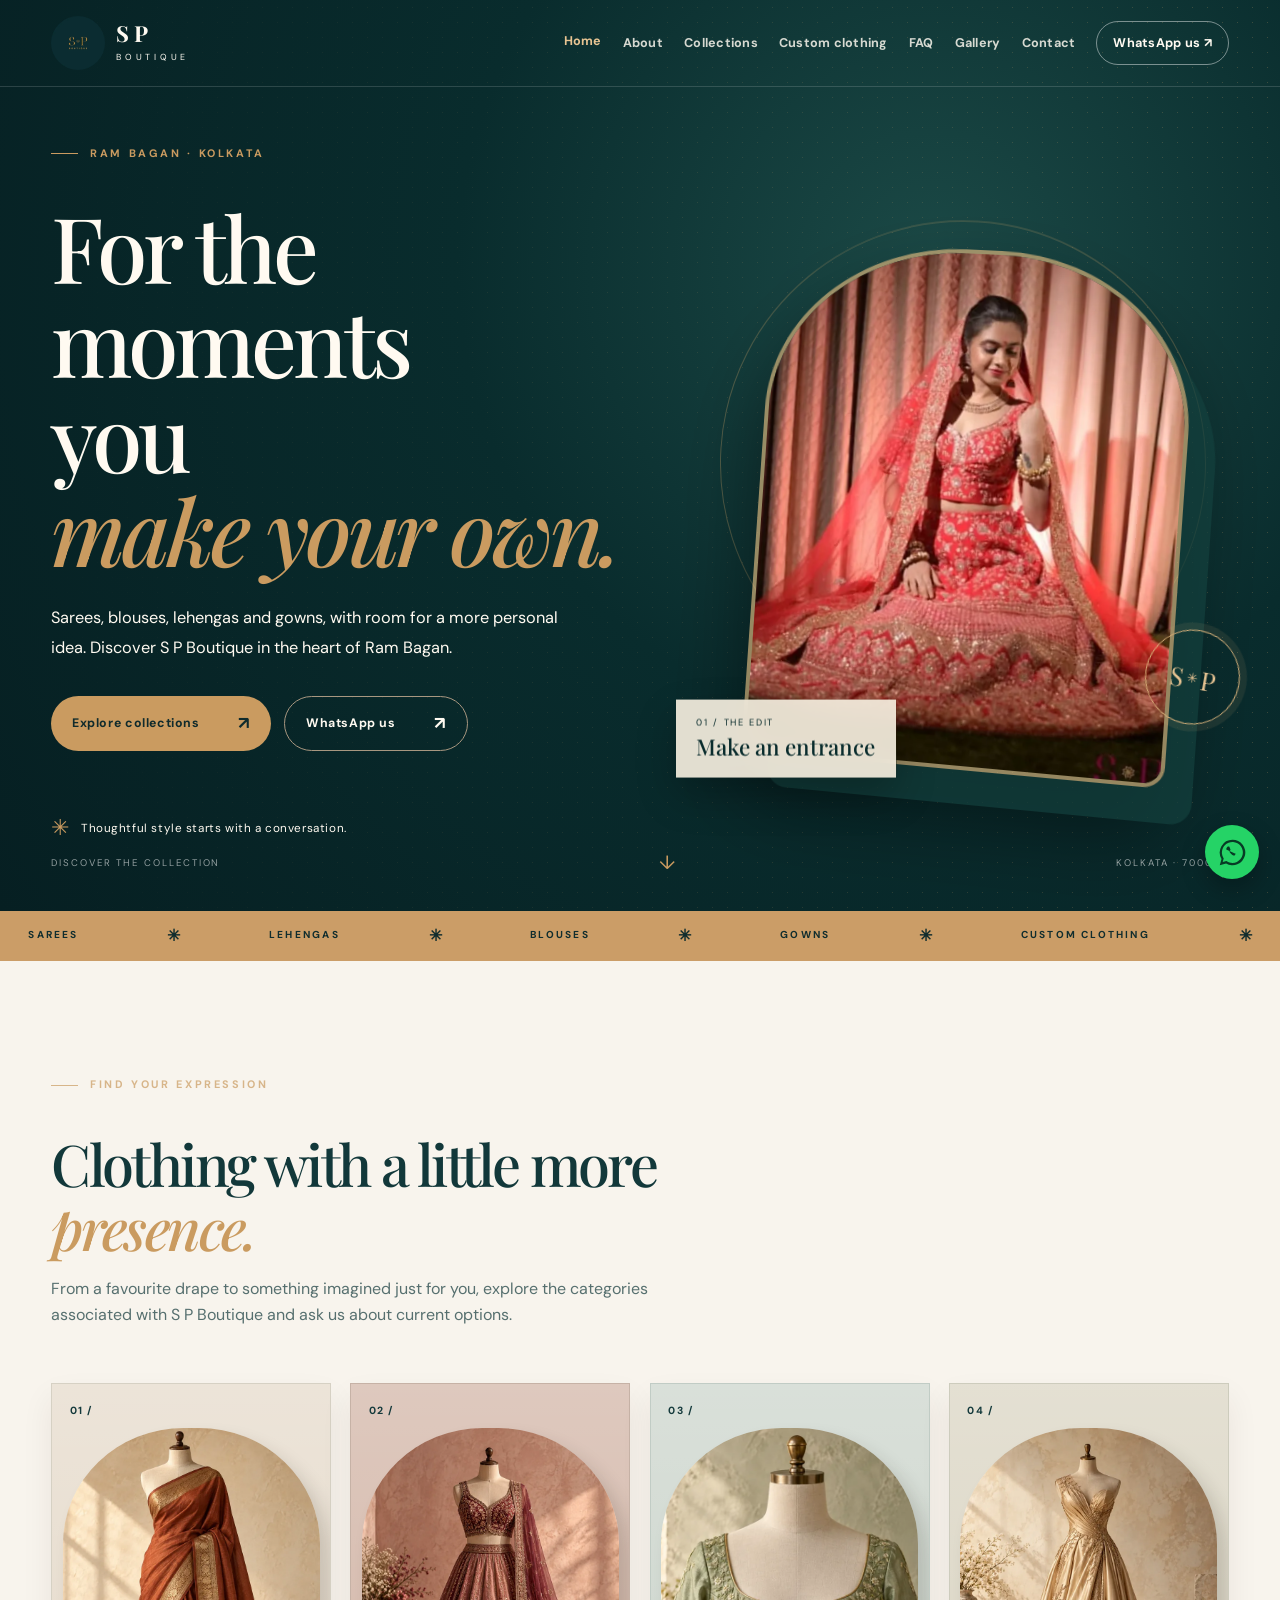
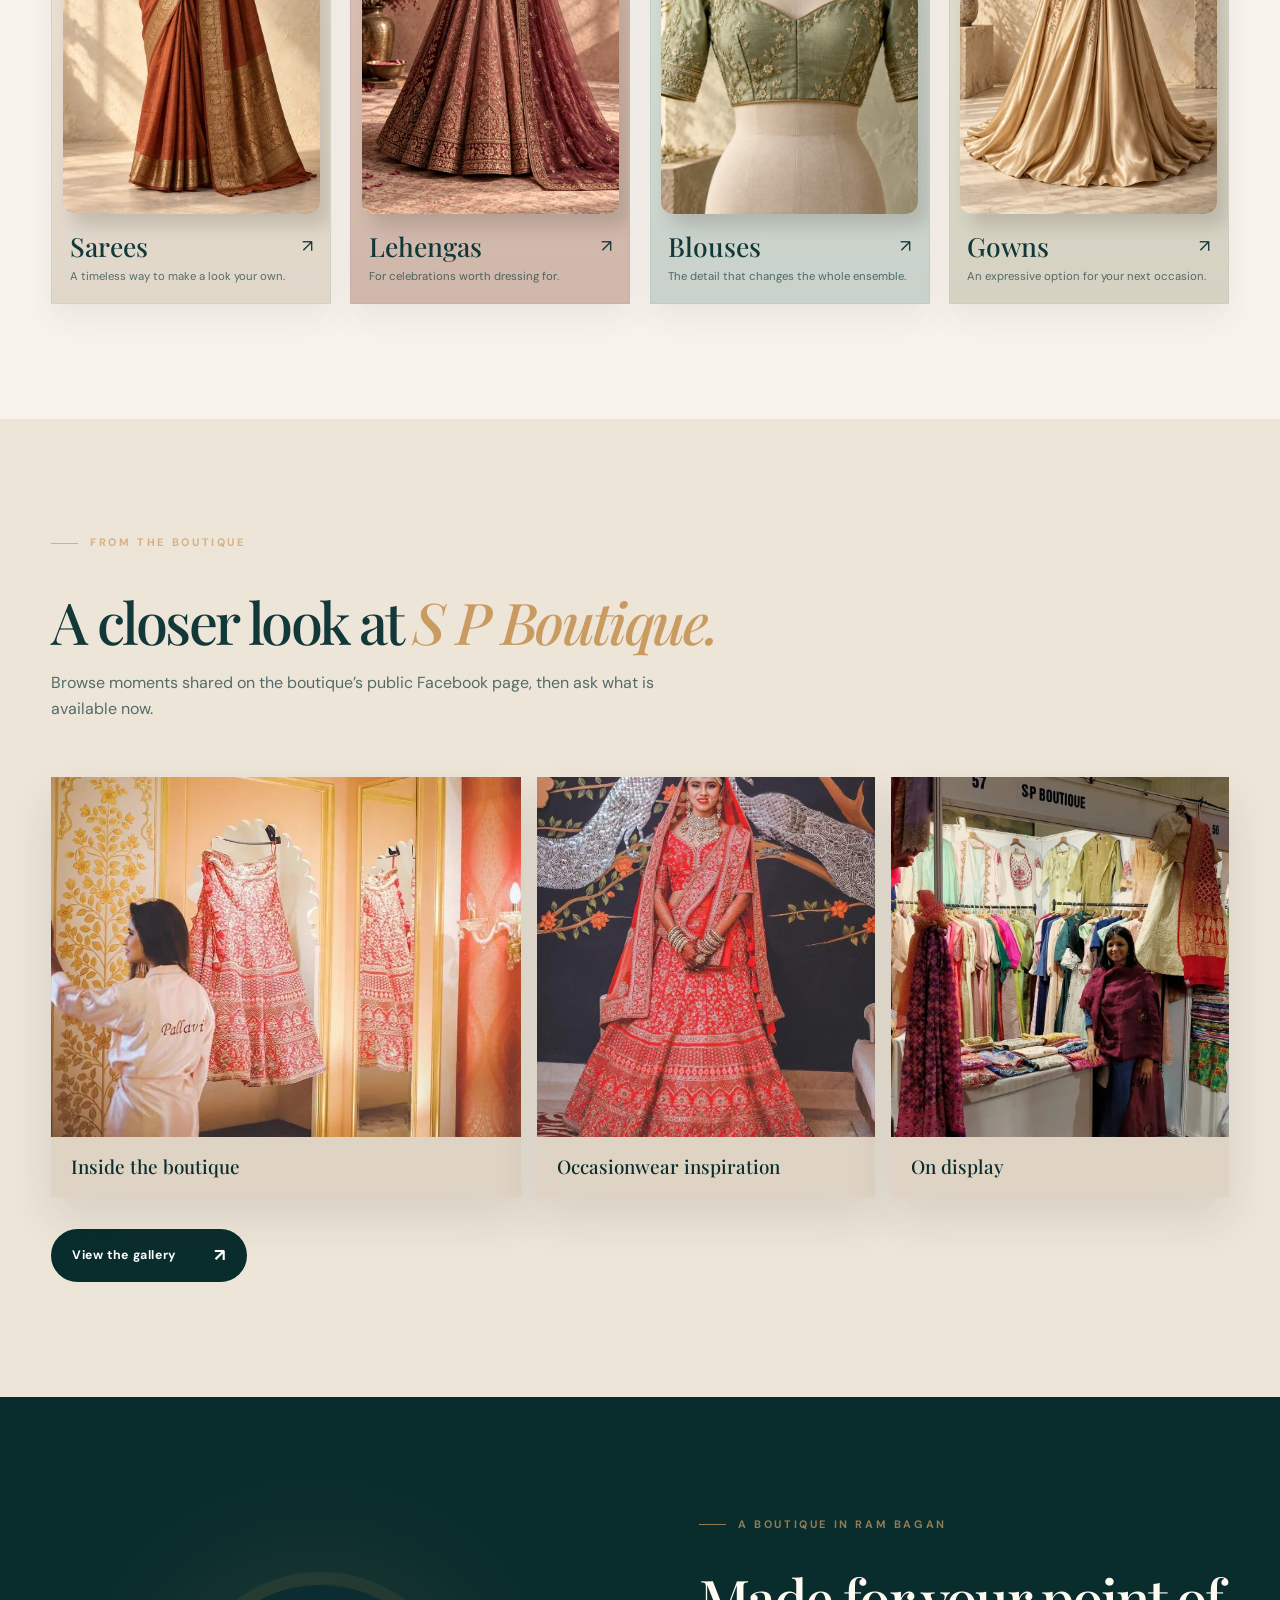
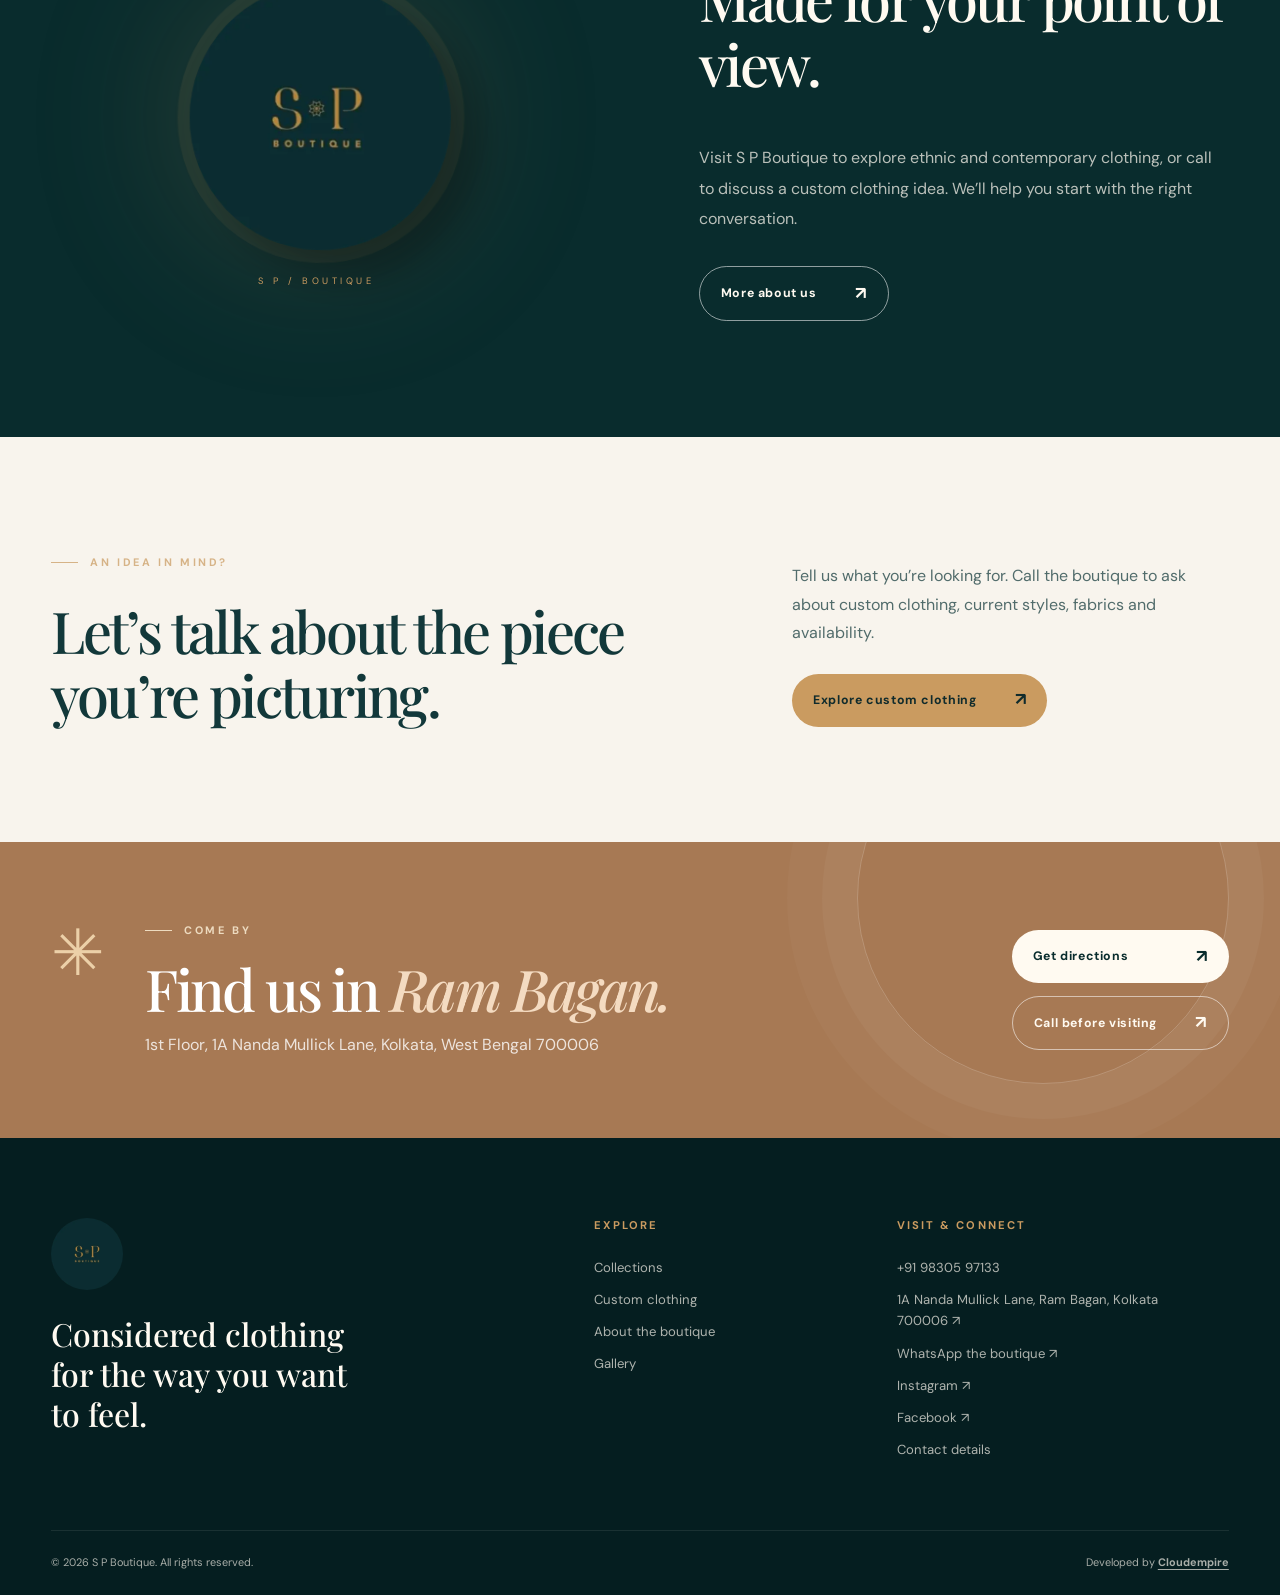
==== commit eba5b509: "Add boutique gallery, illustrated collection images and WhatsApp contact" ====
--- a/index.html
+++ b/index.html
@@ -1,46 +1,47 @@
-<!doctype html>
-<html lang="en">
-<head>
-  <meta charset="utf-8">
-  <meta name="viewport" content="width=device-width, initial-scale=1">
-  <meta name="theme-color" content="#092c2d">
-  <title>S P Boutique | Sarees, Lehengas &amp; Custom Clothing in Kolkata</title>
-  <meta name="description" content="Explore sarees, lehengas, blouses, gowns and custom clothing at S P Boutique in Ram Bagan, Kolkata. Call to ask about current styles and availability.">
-  <link rel="canonical" href="https://cloudempiretech.github.io/sp-boutique-kolkata/">
-  <meta property="og:type" content="website"><meta property="og:title" content="S P Boutique | Sarees, Lehengas &amp; Custom Clothing in Kolkata"><meta property="og:description" content="Explore sarees, lehengas, blouses, gowns and custom clothing at S P Boutique in Ram Bagan, Kolkata. Call to ask about current styles and availability."><meta property="og:url" content="https://cloudempiretech.github.io/sp-boutique-kolkata/"><meta property="og:image" content="https://cloudempiretech.github.io/sp-boutique-kolkata/assets/boutique-look-1024.webp">
-  <link rel="icon" href="assets/sp-boutique-mark.webp" type="image/webp">
-  <link rel="preconnect" href="https://fonts.googleapis.com"><link rel="preconnect" href="https://fonts.gstatic.com" crossorigin>
-  <link href="https://fonts.googleapis.com/css2?family=DM+Sans:wght@400;500;600;700&family=Manrope:wght@400;500;600;700&family=Playfair+Display:wght@400;500;600&display=swap" rel="stylesheet">
-  <link rel="stylesheet" href="assets/site.css">
-  <script type="application/ld+json">{"@context":"https://schema.org","@type":"ClothingStore","@id":"https://cloudempiretech.github.io/sp-boutique-kolkata/#business","name":"S P Boutique","url":"https://cloudempiretech.github.io/sp-boutique-kolkata/","telephone":"+919830597133","image":"https://cloudempiretech.github.io/sp-boutique-kolkata/assets/boutique-look-1024.webp","address":{"@type":"PostalAddress","streetAddress":"1st Floor, 1A Nanda Mullick Lane","addressLocality":"Kolkata","addressRegion":"West Bengal","postalCode":"700006","addressCountry":"IN"}}</script>
-  <script src="assets/site.js" defer></script>
-</head>
-<body class="home">
-  <a class="skip-link" href="#main">Skip to content</a>
-  <header class="site-header" id="top"><div class="container header-inner"><a class="brand" href="index.html" aria-label="S P Boutique home"><img src="assets/sp-boutique-mark.webp" alt="" width="54" height="54"><span><strong>S P</strong><small>BOUTIQUE</small></span></a><button class="menu-toggle" type="button" aria-label="Open menu" aria-expanded="false" aria-controls="site-nav"><span></span><span></span><span></span></button><nav class="site-nav" id="site-nav" aria-label="Main navigation"><a href="index.html" class="active" aria-current="page">Home</a><a href="about.html" class="" >About</a><a href="collections.html" class="" >Collections</a><a href="custom-clothing.html" class="" >Custom clothing</a><a href="faq.html" class="" >FAQ</a><a href="contact.html" class="" >Contact</a><a class="nav-contact" href="tel:+919830597133">Call the boutique <span aria-hidden="true">↗</span></a></nav></div></header>
-  <main id="main">
-<section class="hero hero-home"><div class="hero-grain" aria-hidden="true"></div><div class="container hero-grid">
-  <div class="hero-copy"><p class="eyebrow"><span class="eyebrow-line"></span>Ram Bagan · Kolkata</p><h1>For the moments <br>you <em>make your own.</em></h1><p class="hero-lead">Sarees, blouses, lehengas and gowns, with room for a more personal idea. Discover S P Boutique in the heart of Ram Bagan.</p><div class="hero-actions"><a class="button button-primary" href="collections.html" ><span>Explore collections</span><span aria-hidden="true">↗</span></a><a class="button button-outline" href="tel:+919830597133" ><span>Speak with us</span><span aria-hidden="true">↗</span></a></div><div class="hero-note"><span class="star" aria-hidden="true">✳</span><span>Thoughtful style starts with a conversation.</span></div></div>
-  <div class="hero-visual" data-depth><div class="hero-orbit orbit-one"></div><div class="hero-orbit orbit-two"></div><div class="hero-photo-frame"><picture><source media="(max-width: 600px)" srcset="assets/boutique-look-480.webp"><img src="assets/boutique-look-800.webp" srcset="assets/boutique-look-480.webp 480w, assets/boutique-look-800.webp 800w, assets/boutique-look-1024.webp 1024w" sizes="(max-width: 720px) 82vw, 42vw" alt="A red embroidered lehenga shown on S P Boutique’s public profile" width="1024" height="1280" fetchpriority="high"></picture></div><div class="hero-floating-label"><span>01 / THE EDIT</span><strong>Make an entrance</strong></div><div class="hero-seal" aria-hidden="true">S<span>✳</span>P</div></div>
-</div><div class="hero-bottom container"><span>Discover the collection</span><a href="#explore" aria-label="Scroll to collection">↓</a><span>Kolkata · 700006</span></div></section>
-<section class="ticker" aria-label="Boutique categories"><div><span>SAREES</span><b>✳</b><span>LEHENGAS</span><b>✳</b><span>BLOUSES</span><b>✳</b><span>GOWNS</span><b>✳</b><span>CUSTOM CLOTHING</span><b>✳</b></div></section>
-<section class="section cream" id="explore"><div class="container"><div class="section-heading" data-reveal><p class="eyebrow"><span class="eyebrow-line"></span>Find your expression</p><h2>Clothing with a little more <em>presence.</em></h2><p>From a favourite drape to something imagined just for you, explore the categories associated with S P Boutique and ask us about current options.</p></div><div class="collection-grid">
-  <a class="collection-card card-saree" href="collections.html#sarees" data-reveal><span class="card-index">01 /</span><span class="garment-art garment-saree" aria-hidden="true"><i></i></span><span class="card-title">Sarees <b>↗</b></span><span class="card-copy">A timeless way to make a look your own.</span></a>
-  <a class="collection-card card-lehenga" href="collections.html#lehengas" data-reveal><span class="card-index">02 /</span><span class="garment-art garment-lehenga" aria-hidden="true"><i></i></span><span class="card-title">Lehengas <b>↗</b></span><span class="card-copy">For celebrations worth dressing for.</span></a>
-  <a class="collection-card card-blouse" href="collections.html#blouses" data-reveal><span class="card-index">03 /</span><span class="garment-art garment-blouse" aria-hidden="true"><i></i></span><span class="card-title">Blouses <b>↗</b></span><span class="card-copy">The detail that changes the whole ensemble.</span></a>
-  <a class="collection-card card-gown" href="collections.html#gowns" data-reveal><span class="card-index">04 /</span><span class="garment-art garment-gown" aria-hidden="true"><i></i></span><span class="card-title">Gowns <b>↗</b></span><span class="card-copy">An expressive option for your next occasion.</span></a>
-</div></div></section>
-<section class="section dark story-section"><div class="container story-grid"><div class="story-mark" data-reveal><div class="mark-glow"></div><img src="assets/sp-boutique-mark.webp" alt="S P Boutique’s gold monogram on deep teal" width="400" height="400" loading="lazy"><span class="story-mark-caption">S P / BOUTIQUE</span></div><div class="story-copy" data-reveal><p class="eyebrow"><span class="eyebrow-line"></span>A boutique in Ram Bagan</p><h2>Made for your point of view.</h2><p>Visit S P Boutique to explore ethnic and contemporary clothing, or call to discuss a custom clothing idea. We’ll help you start with the right conversation.</p><a class="button button-outline-light" href="about.html" ><span>More about us</span><span aria-hidden="true">↗</span></a></div></div></section>
-<section class="section cream"><div class="container split-cta" data-reveal><div><p class="eyebrow"><span class="eyebrow-line"></span>An idea in mind?</p><h2>Let’s talk about the piece you’re picturing.</h2></div><div><p>Tell us what you’re looking for. Call the boutique to ask about custom clothing, current styles, fabrics and availability.</p><a class="button button-primary" href="custom-clothing.html" ><span>Explore custom clothing</span><span aria-hidden="true">↗</span></a></div></div></section>
-<section class="visit-banner"><div class="container visit-inner" data-reveal><span class="visit-ornament" aria-hidden="true">✳</span><div><p class="eyebrow"><span class="eyebrow-line"></span>Come by</p><h2>Find us in <em>Ram Bagan.</em></h2><p>1st Floor, 1A Nanda Mullick Lane, Kolkata, West Bengal 700006</p></div><div class="visit-actions"><a class="button button-light" href="https://www.google.com/maps/search/?api=1&query=1A+Nanda+Mullick+Lane+Ram+Bagan+Kolkata+700006" target="_blank" rel="noopener noreferrer"><span>Get directions</span><span aria-hidden="true">↗</span></a><a class="button button-outline-light" href="tel:+919830597133" ><span>Call before visiting</span><span aria-hidden="true">↗</span></a></div></div></section></main>
-  <footer class="site-footer">
-      <div class="container footer-top">
-        <div><img class="footer-logo" src="assets/sp-boutique-mark.webp" alt="S P Boutique logo" width="72" height="72"><p class="footer-lead">Considered clothing for the way you want to feel.</p></div>
-        <div class="footer-links"><h2>Explore</h2><a href="collections.html">Collections</a><a href="custom-clothing.html">Custom clothing</a><a href="about.html">About the boutique</a></div>
-        <div class="footer-links"><h2>Visit & connect</h2><a href="tel:+919830597133">+91 98305 97133</a><a href="https://www.google.com/maps/search/?api=1&query=1A+Nanda+Mullick+Lane+Ram+Bagan+Kolkata+700006" target="_blank" rel="noopener noreferrer">1A Nanda Mullick Lane, Ram Bagan, Kolkata 700006 ↗</a><a href="contact.html">Contact details</a></div>
-      </div>
-      <div class="container footer-bottom"><span>© 2026 S P Boutique. All rights reserved.</span><span>Developed by <a href="https://cloudempire.tech/" target="_blank" rel="noopener noreferrer">Cloudempire</a></span></div>
-    </footer>
-  <a class="floating-call" href="tel:+919830597133" aria-label="Call S P Boutique"><svg viewBox="0 0 24 24" aria-hidden="true"><path d="M6.6 2.8a2 2 0 0 0-2.4 1.8c-.6 7.8 6.9 15.3 14.7 14.7a2 2 0 0 0 1.8-2.4l-.4-2a2 2 0 0 0-2.2-1.6l-2.5.3a2 2 0 0 0-1.3.7l-1.1 1.2a13.4 13.4 0 0 1-5.5-5.5l1.2-1.1a2 2 0 0 0 .7-1.3l.3-2.5a2 2 0 0 0-1.6-2.2l-1.7-.1Z" fill="none" stroke="currentColor" stroke-width="1.7" stroke-linejoin="round"/></svg></a>
-</body>
-</html>
+<!doctype html>
+<html lang="en">
+<head>
+  <meta charset="utf-8">
+  <meta name="viewport" content="width=device-width, initial-scale=1">
+  <meta name="theme-color" content="#092c2d">
+  <title>S P Boutique | Sarees, Lehengas &amp; Custom Clothing in Kolkata</title>
+  <meta name="description" content="Explore sarees, lehengas, blouses, gowns and custom clothing at S P Boutique in Ram Bagan, Kolkata. Call to ask about current styles and availability.">
+  <link rel="canonical" href="https://cloudempiretech.github.io/sp-boutique-kolkata/">
+  <meta property="og:type" content="website"><meta property="og:title" content="S P Boutique | Sarees, Lehengas &amp; Custom Clothing in Kolkata"><meta property="og:description" content="Explore sarees, lehengas, blouses, gowns and custom clothing at S P Boutique in Ram Bagan, Kolkata. Call to ask about current styles and availability."><meta property="og:url" content="https://cloudempiretech.github.io/sp-boutique-kolkata/"><meta property="og:image" content="https://cloudempiretech.github.io/sp-boutique-kolkata/assets/boutique-look-1024.webp">
+  <link rel="icon" href="assets/sp-boutique-mark.webp" type="image/webp">
+  <link rel="preconnect" href="https://fonts.googleapis.com"><link rel="preconnect" href="https://fonts.gstatic.com" crossorigin>
+  <link href="https://fonts.googleapis.com/css2?family=DM+Sans:wght@400;500;600;700&family=Manrope:wght@400;500;600;700&family=Playfair+Display:wght@400;500;600&display=swap" rel="stylesheet">
+  <link rel="stylesheet" href="assets/site.css">
+  <script type="application/ld+json">{"@context":"https://schema.org","@type":"ClothingStore","@id":"https://cloudempiretech.github.io/sp-boutique-kolkata/#business","name":"S P Boutique","url":"https://cloudempiretech.github.io/sp-boutique-kolkata/","telephone":"+919830597133","sameAs":["https://www.instagram.com/spboutiqueindia/","https://www.facebook.com/spboutiqueindia/"],"image":"https://cloudempiretech.github.io/sp-boutique-kolkata/assets/boutique-look-1024.webp","address":{"@type":"PostalAddress","streetAddress":"1st Floor, 1A Nanda Mullick Lane","addressLocality":"Kolkata","addressRegion":"West Bengal","postalCode":"700006","addressCountry":"IN"}}</script>
+  <script src="assets/site.js" defer></script>
+</head>
+<body class="home">
+  <a class="skip-link" href="#main">Skip to content</a>
+  <header class="site-header" id="top"><div class="container header-inner"><a class="brand" href="index.html" aria-label="S P Boutique home"><img src="assets/sp-boutique-mark.webp" alt="" width="54" height="54"><span><strong>S P</strong><small>BOUTIQUE</small></span></a><button class="menu-toggle" type="button" aria-label="Open menu" aria-expanded="false" aria-controls="site-nav"><span></span><span></span><span></span></button><nav class="site-nav" id="site-nav" aria-label="Main navigation"><a href="index.html" class="active" aria-current="page">Home</a><a href="about.html" class="" >About</a><a href="collections.html" class="" >Collections</a><a href="custom-clothing.html" class="" >Custom clothing</a><a href="faq.html" class="" >FAQ</a><a href="gallery.html" class="" >Gallery</a><a href="contact.html" class="" >Contact</a><a class="nav-contact" href="https://wa.me/919830597133" target="_blank" rel="noopener noreferrer">WhatsApp us <span aria-hidden="true">↗</span></a></nav></div></header>
+  <main id="main">
+<section class="hero hero-home"><div class="hero-grain" aria-hidden="true"></div><div class="container hero-grid">
+  <div class="hero-copy"><p class="eyebrow"><span class="eyebrow-line"></span>Ram Bagan · Kolkata</p><h1>For the moments <br>you <em>make your own.</em></h1><p class="hero-lead">Sarees, blouses, lehengas and gowns, with room for a more personal idea. Discover S P Boutique in the heart of Ram Bagan.</p><div class="hero-actions"><a class="button button-primary" href="collections.html" ><span>Explore collections</span><span aria-hidden="true">↗</span></a><a class="button button-outline" href="https://wa.me/919830597133" target="_blank" rel="noopener noreferrer" ><span>WhatsApp us</span><span aria-hidden="true">↗</span></a></div><div class="hero-note"><span class="star" aria-hidden="true">✳</span><span>Thoughtful style starts with a conversation.</span></div></div>
+  <div class="hero-visual" data-depth><div class="hero-orbit orbit-one"></div><div class="hero-orbit orbit-two"></div><div class="hero-photo-frame"><picture><source media="(max-width: 600px)" srcset="assets/boutique-look-480.webp"><img src="assets/boutique-look-800.webp" srcset="assets/boutique-look-480.webp 480w, assets/boutique-look-800.webp 800w, assets/boutique-look-1024.webp 1024w" sizes="(max-width: 720px) 82vw, 42vw" alt="A red embroidered lehenga shown on S P Boutique’s public profile" width="1024" height="1280" fetchpriority="high"></picture></div><div class="hero-floating-label"><span>01 / THE EDIT</span><strong>Make an entrance</strong></div><div class="hero-seal" aria-hidden="true">S<span>✳</span>P</div></div>
+</div><div class="hero-bottom container"><span>Discover the collection</span><a href="#explore" aria-label="Scroll to collection">↓</a><span>Kolkata · 700006</span></div></section>
+<section class="ticker" aria-label="Boutique categories"><div><span>SAREES</span><b>✳</b><span>LEHENGAS</span><b>✳</b><span>BLOUSES</span><b>✳</b><span>GOWNS</span><b>✳</b><span>CUSTOM CLOTHING</span><b>✳</b></div></section>
+<section class="section cream" id="explore"><div class="container"><div class="section-heading" data-reveal><p class="eyebrow"><span class="eyebrow-line"></span>Find your expression</p><h2>Clothing with a little more <em>presence.</em></h2><p>From a favourite drape to something imagined just for you, explore the categories associated with S P Boutique and ask us about current options.</p></div><div class="collection-grid">
+  <a class="collection-card card-saree" href="collections.html#sarees" data-reveal><span class="card-index">01 /</span><span class="card-photo"><img src="assets/inspiration-saree.webp" alt="Illustrative terracotta silk saree on a mannequin" width="720" height="1080" loading="lazy"></span><span class="card-title">Sarees <b>↗</b></span><span class="card-copy">A timeless way to make a look your own.</span></a>
+  <a class="collection-card card-lehenga" href="collections.html#lehengas" data-reveal><span class="card-index">02 /</span><span class="card-photo"><img src="assets/inspiration-lehenga.webp" alt="Illustrative burgundy lehenga on a mannequin" width="720" height="1080" loading="lazy"></span><span class="card-title">Lehengas <b>↗</b></span><span class="card-copy">For celebrations worth dressing for.</span></a>
+  <a class="collection-card card-blouse" href="collections.html#blouses" data-reveal><span class="card-index">03 /</span><span class="card-photo"><img src="assets/inspiration-blouse.webp" alt="Illustrative sage green embroidered blouse on a dress form" width="720" height="1080" loading="lazy"></span><span class="card-title">Blouses <b>↗</b></span><span class="card-copy">The detail that changes the whole ensemble.</span></a>
+  <a class="collection-card card-gown" href="collections.html#gowns" data-reveal><span class="card-index">04 /</span><span class="card-photo"><img src="assets/inspiration-gown.webp" alt="Illustrative champagne gold gown on a mannequin" width="720" height="1080" loading="lazy"></span><span class="card-title">Gowns <b>↗</b></span><span class="card-copy">An expressive option for your next occasion.</span></a>
+</div></div></section>
+<section class="section sand photo-feature"><div class="container"><div class="section-heading" data-reveal><p class="eyebrow"><span class="eyebrow-line"></span>From the boutique</p><h2>A closer look at <em>S P Boutique.</em></h2><p>Browse moments shared on the boutique’s public Facebook page, then ask what is available now.</p></div><div class="photo-feature-grid"><figure data-reveal><img src="assets/boutique-interior.webp" alt="Embroidered pink outfit displayed inside S P Boutique" width="960" height="639" loading="lazy"><figcaption>Inside the boutique</figcaption></figure><figure data-reveal><img src="assets/boutique-red-lehenga.webp" alt="Model wearing a red embellished lehenga in an S P Boutique photo" width="852" height="1065" loading="lazy"><figcaption>Occasionwear inspiration</figcaption></figure><figure data-reveal><img src="assets/boutique-display.webp" alt="Clothing display photographed at an S P Boutique event" width="960" height="1200" loading="lazy"><figcaption>On display</figcaption></figure></div><a class="button button-secondary" href="gallery.html"><span>View the gallery</span><span aria-hidden="true">↗</span></a></div></section>
+<section class="section dark story-section"><div class="container story-grid"><div class="story-mark" data-reveal><div class="mark-glow"></div><img src="assets/sp-boutique-mark.webp" alt="S P Boutique’s gold monogram on deep teal" width="400" height="400" loading="lazy"><span class="story-mark-caption">S P / BOUTIQUE</span></div><div class="story-copy" data-reveal><p class="eyebrow"><span class="eyebrow-line"></span>A boutique in Ram Bagan</p><h2>Made for your point of view.</h2><p>Visit S P Boutique to explore ethnic and contemporary clothing, or call to discuss a custom clothing idea. We’ll help you start with the right conversation.</p><a class="button button-outline-light" href="about.html" ><span>More about us</span><span aria-hidden="true">↗</span></a></div></div></section>
+<section class="section cream"><div class="container split-cta" data-reveal><div><p class="eyebrow"><span class="eyebrow-line"></span>An idea in mind?</p><h2>Let’s talk about the piece you’re picturing.</h2></div><div><p>Tell us what you’re looking for. Call the boutique to ask about custom clothing, current styles, fabrics and availability.</p><a class="button button-primary" href="custom-clothing.html" ><span>Explore custom clothing</span><span aria-hidden="true">↗</span></a></div></div></section>
+<section class="visit-banner"><div class="container visit-inner" data-reveal><span class="visit-ornament" aria-hidden="true">✳</span><div><p class="eyebrow"><span class="eyebrow-line"></span>Come by</p><h2>Find us in <em>Ram Bagan.</em></h2><p>1st Floor, 1A Nanda Mullick Lane, Kolkata, West Bengal 700006</p></div><div class="visit-actions"><a class="button button-light" href="https://www.google.com/maps/search/?api=1&query=1A+Nanda+Mullick+Lane+Ram+Bagan+Kolkata+700006" target="_blank" rel="noopener noreferrer"><span>Get directions</span><span aria-hidden="true">↗</span></a><a class="button button-outline-light" href="tel:+919830597133" ><span>Call before visiting</span><span aria-hidden="true">↗</span></a></div></div></section></main>
+  <footer class="site-footer">
+      <div class="container footer-top">
+        <div><img class="footer-logo" src="assets/sp-boutique-mark.webp" alt="S P Boutique logo" width="72" height="72"><p class="footer-lead">Considered clothing for the way you want to feel.</p></div>
+        <div class="footer-links"><h2>Explore</h2><a href="collections.html">Collections</a><a href="custom-clothing.html">Custom clothing</a><a href="about.html">About the boutique</a><a href="gallery.html">Gallery</a></div>
+        <div class="footer-links"><h2>Visit & connect</h2><a href="tel:+919830597133">+91 98305 97133</a><a href="https://www.google.com/maps/search/?api=1&query=1A+Nanda+Mullick+Lane+Ram+Bagan+Kolkata+700006" target="_blank" rel="noopener noreferrer">1A Nanda Mullick Lane, Ram Bagan, Kolkata 700006 ↗</a><a href="https://wa.me/919830597133" target="_blank" rel="noopener noreferrer">WhatsApp the boutique ↗</a><a href="https://www.instagram.com/spboutiqueindia/" target="_blank" rel="noopener noreferrer">Instagram ↗</a><a href="https://www.facebook.com/spboutiqueindia/" target="_blank" rel="noopener noreferrer">Facebook ↗</a><a href="contact.html">Contact details</a></div>
+      </div>
+      <div class="container footer-bottom"><span>© 2026 S P Boutique. All rights reserved.</span><span>Developed by <a href="https://cloudempire.tech/" target="_blank" rel="noopener noreferrer">Cloudempire</a></span></div>
+    </footer>
+  <a class="floating-call floating-whatsapp" href="https://wa.me/919830597133" target="_blank" rel="noopener noreferrer" aria-label="Chat with S P Boutique on WhatsApp"><svg viewBox="0 0 32 32" aria-hidden="true"><path fill="currentColor" d="M16 .9A15.1 15.1 0 0 0 3 23.7L.9 31l7.5-2A15.1 15.1 0 1 0 16 .9Zm0 27.5c-2.4 0-4.7-.7-6.7-2l-.5-.3-4.4 1.2 1.2-4.3-.3-.5a12.4 12.4 0 1 1 10.7 5.9Zm6.8-9.3c-.4-.2-2.2-1.1-2.5-1.2-.3-.1-.6-.2-.8.2-.2.4-1 1.2-1.2 1.4-.2.2-.4.3-.8.1-.4-.2-1.6-.6-3-1.9-1.1-1-1.9-2.2-2.1-2.6-.2-.4 0-.6.2-.8l.6-.7.4-.6c.1-.2 0-.5 0-.7l-1.2-2.8c-.3-.7-.6-.6-.8-.6h-.7c-.3 0-.7.1-1 .5s-1.3 1.3-1.3 3.1 1.4 3.6c1.4 2.3 3.1 4.3 5.2 5.7 2.1 1.4 2.8 1.5 3.8 1.2 1.1-.3 2.2-1.2 2.5-2.2.3-1 .3-1.8.2-2-.1-.1-.4-.2-.8-.4Z"/></svg></a>
+</body>
+</html>
--- a/assets/site.css
+++ b/assets/site.css
@@ -1,9 +1,48 @@
-:root{--ink:#12383a;--dark:#092c2d;--dark2:#0d3636;--cream:#f8f4ed;--sand:#eee5d9;--gold:#ca9b60;--line:rgba(15,54,55,.16);--white:#fffaf1;--serif:'Playfair Display',Georgia,serif;--sans:'DM Sans',Arial,sans-serif}
-*{box-sizing:border-box}html{scroll-behavior:smooth}body{margin:0;background:var(--cream);color:var(--ink);font:16px/1.65 var(--sans);overflow-x:hidden}body.menu-open{overflow:hidden}a{color:inherit}button{font:inherit}img{display:block;max-width:100%}h1,h2,h3,p{margin-top:0}h1,h2,h3{line-height:1.12}h1,h2{font-family:var(--serif);font-weight:500;letter-spacing:-.045em}h1 em,h2 em{font-weight:500;color:var(--gold)}h1{font-size:clamp(3.3rem,7.1vw,7.8rem)}h2{font-size:clamp(2.45rem,4.5vw,5.1rem)}p{color:inherit}.container{width:min(1380px,calc(100% - 8vw));margin-inline:auto}.skip-link{position:absolute;left:1rem;top:-5rem;z-index:1000;background:white;padding:.6rem 1rem}.skip-link:focus{top:1rem}:focus-visible{outline:3px solid #eeb466;outline-offset:4px}.site-header{position:absolute;inset:0 0 auto;z-index:50;color:var(--white);border-bottom:1px solid rgba(255,255,255,.15)}.header-inner{min-height:86px;display:flex;align-items:center;justify-content:space-between;gap:2rem}.brand{display:flex;align-items:center;gap:.7rem;text-decoration:none;color:var(--white)}.brand img{width:54px;height:54px;border-radius:50%;object-fit:cover}.brand strong{display:block;font-family:var(--serif);font-size:1.38rem;line-height:1}.brand small{display:block;font-size:.55rem;letter-spacing:.42em;margin-top:.4rem}.site-nav{display:flex;align-items:center;gap:clamp(.6rem,1.65vw,1.8rem)}.site-nav>a{text-decoration:none;font-size:.79rem;font-weight:700;letter-spacing:.02em;white-space:nowrap;opacity:.83;transition:opacity .2s,color .2s,transform .2s}.site-nav>a:hover,.site-nav>a.active{opacity:1;color:#e8c492;transform:translateY(-2px)}.site-nav .nav-contact{border:1px solid rgba(255,255,255,.45);padding:.67rem 1rem;border-radius:100px;opacity:1}.menu-toggle{display:none}.dark{background:var(--dark);color:var(--white)}.cream{background:var(--cream)}.sand{background:var(--sand)}.eyebrow{display:flex;align-items:center;gap:.75rem;font-size:.68rem;font-weight:700;letter-spacing:.24em;text-transform:uppercase;margin-bottom:2.3rem;color:var(--gold)}.eyebrow-line{width:27px;height:1px;background:currentColor;display:inline-block}.button{display:inline-flex;align-items:center;justify-content:space-between;gap:2.4rem;padding:1rem 1.3rem;border-radius:100px;min-height:53px;text-decoration:none;font-size:.77rem;letter-spacing:.05em;font-weight:700;transition:transform .25s,box-shadow .25s,background .25s,color .25s}.button:hover{transform:translateY(-4px);box-shadow:0 18px 35px rgba(0,0,0,.16)}.button span:last-child{font-size:1.1rem;line-height:1}.button-primary{background:var(--gold);color:#102b2c}.button-secondary{background:var(--dark);color:white}.button-outline{border:1px solid #a89780;color:var(--white)}.button-outline-light{border:1px solid rgba(255,255,255,.55);color:var(--white)}.button-light{background:var(--white);color:var(--dark)}.hero-home{min-height:760px;background:radial-gradient(circle at 73% 29%,#1b4946 0,#092c2d 42%,#061f22 100%);color:var(--white);position:relative;overflow:hidden;padding:145px 0 32px}.hero-grain,.inner-hero:before{position:absolute;inset:0;content:'';opacity:.24;pointer-events:none;background-image:radial-gradient(#d4a66a .55px,transparent .6px);background-size:15px 15px;mask-image:linear-gradient(90deg,transparent 0,black 100%)}.hero-grid{display:grid;grid-template-columns:1.03fr .97fr;align-items:center;gap:2vw;position:relative;z-index:1;min-height:555px}.hero-copy{position:relative;z-index:3}.hero-copy h1{max-width:800px;line-height:1.04;margin-bottom:1.55rem}.hero-copy h1 em{display:inline-block}.hero-lead{font-size:1.02rem;max-width:530px;opacity:.77;line-height:1.85}.hero-actions{display:flex;gap:.85rem;flex-wrap:wrap;margin-top:2.1rem}.hero-note{display:flex;align-items:center;gap:.7rem;margin-top:3.7rem;font-size:.73rem;letter-spacing:.05em;opacity:.62}.star{color:var(--gold);font-size:1.4rem}.hero-visual{height:580px;position:relative;transform:translateY(var(--scroll-depth,0px));transition:transform .2s linear;perspective:1000px}.hero-orbit{position:absolute;border:1px solid rgba(212,168,109,.34);border-radius:50%;aspect-ratio:1;left:9%;top:1%;width:87%;transform:rotate(-18deg)}.orbit-two{width:65%;left:20%;top:13%;border-color:rgba(255,255,255,.15)}.hero-photo-frame{position:absolute;width:min(76%,440px);height:520px;left:15%;top:6%;border-radius:46% 46% 5% 5%/33% 33% 4% 4%;overflow:hidden;box-shadow:28px 34px 0 rgba(19,65,62,.7),0 45px 85px rgba(0,0,0,.48);border:4px solid rgba(236,190,128,.62);transform:rotate(4deg) rotateY(-5deg);animation:float-in 1s .35s both}.hero-photo-frame img{width:100%;height:100%;object-fit:cover;object-position:center 30%;transition:transform 1.2s}.hero-visual:hover .hero-photo-frame img{transform:scale(1.06)}.hero-floating-label{position:absolute;bottom:3%;left:1%;z-index:2;display:grid;background:rgba(246,238,223,.92);backdrop-filter:blur(12px);color:var(--dark);padding:1rem 1.3rem;min-width:200px;box-shadow:0 18px 40px rgba(0,0,0,.24);transform:rotate(-6deg);animation:rise .7s 1s both}.hero-floating-label span{font-size:.58rem;letter-spacing:.18em}.hero-floating-label strong{font:500 1.4rem var(--serif)}.hero-seal{position:absolute;right:-2%;bottom:12%;width:95px;height:95px;display:flex;align-items:center;justify-content:center;gap:3px;border:1px solid #ddb57d;border-radius:50%;color:#e8c492;font:1.6rem var(--serif);box-shadow:0 0 0 7px rgba(222,178,122,.09);transform:rotate(10deg)}.hero-seal span{font-size:.8rem}.hero-bottom{display:flex;align-items:center;justify-content:space-between;position:relative;z-index:3;color:rgba(255,255,255,.56);text-transform:uppercase;letter-spacing:.2em;font-size:.6rem}.hero-bottom a{color:var(--gold);font-size:1.2rem;text-decoration:none}.home .hero-copy .eyebrow,.home .hero-copy h1,.home .hero-copy .hero-lead,.home .hero-copy .hero-actions,.home .hero-copy .hero-note{opacity:0;transform:translateY(24px)}.ready .hero-copy .eyebrow,.ready .hero-copy h1,.ready .hero-copy .hero-lead,.ready .hero-copy .hero-actions,.ready .hero-copy .hero-note{animation:rise .72s both}.ready .hero-copy h1{animation-delay:.15s}.ready .hero-copy .hero-lead{animation-delay:.3s}.ready .hero-copy .hero-actions{animation-delay:.45s}.ready .hero-copy .hero-note{animation-delay:.6s}@keyframes rise{from{opacity:0;transform:translateY(25px)}to{opacity:1;transform:translateY(0)}}@keyframes float-in{from{opacity:0;transform:translateY(35px) rotate(0)}to{opacity:1;transform:rotate(4deg) rotateY(-5deg)}}.ticker{overflow:hidden;background:#cb9d67;color:#102d2e;padding:.75rem 0}.ticker>div{display:flex;justify-content:space-around;align-items:center;gap:2rem;width:max(100%,1100px);white-space:nowrap}.ticker span{font-size:.63rem;letter-spacing:.22em;font-weight:700}.ticker b{font-size:1rem}.section{padding:clamp(5rem,9vw,9rem) 0}.section-heading{max-width:750px;margin-bottom:3.4rem}.section-heading h2{margin-bottom:1rem}.section-heading p{max-width:610px;opacity:.7}.collection-grid{display:grid;grid-template-columns:repeat(4,1fr);gap:1.2rem;perspective:1100px}.collection-card{min-height:375px;background:#e8ded0;padding:1.35rem;text-decoration:none;display:flex;flex-direction:column;position:relative;overflow:hidden;border:1px solid rgba(12,53,54,.08);box-shadow:0 15px 30px rgba(50,35,20,.07);transform-style:preserve-3d;transform:rotateX(var(--rx,0deg)) rotateY(var(--ry,0deg));transition:transform .3s,box-shadow .3s,background .3s}.collection-card:hover{box-shadow:0 25px 55px rgba(34,29,20,.18);background:#e4d2bb}.card-lehenga{background:#d7bdb0}.card-blouse{background:#d1d9d1}.card-gown{background:#ded9c9}.card-index{font-size:.65rem;letter-spacing:.14em;font-weight:700}.garment-art{flex:1;position:relative;display:block;min-height:200px;filter:drop-shadow(17px 20px 13px rgba(50,38,25,.22));transition:transform .6s}.collection-card:hover .garment-art{transform:translateY(-8px) rotate(3deg) scale(1.04)}.garment-art:before{content:'';position:absolute;left:25%;top:10%;width:50%;height:80%;background:linear-gradient(130deg,#9c493f,#da8675 43%,#a6534a);clip-path:polygon(34% 0,66% 0,75% 28%,98% 100%,2% 100%,25% 28%);border-radius:25% 25% 10% 10%}.garment-art:after{content:'';position:absolute;inset:23% 30% 10%;border:1px solid rgba(255,221,167,.6);clip-path:polygon(0 0,100% 0,100% 100%,0 100%);transform:rotate(-8deg)}.garment-art i{position:absolute;left:42%;top:4%;width:16%;height:18%;border:5px solid rgba(116,59,53,.6);border-bottom:0;border-radius:50% 50% 0 0}.garment-lehenga:before{background:linear-gradient(120deg,#724346,#b96c67 54%,#6f3c43);clip-path:polygon(36% 0,64% 0,72% 32%,99% 100%,1% 100%,28% 32%)}.garment-blouse:before{background:linear-gradient(120deg,#607c70,#9fb0a0 55%,#4b6e64);clip-path:polygon(20% 8%,37% 0,63% 0,80% 8%,97% 38%,81% 49%,73% 32%,70% 72%,30% 72%,27% 32%,19% 49%,3% 38%)}.garment-blouse:after{inset:15% 30% 47%}.garment-gown:before{background:linear-gradient(130deg,#a28e61,#e3c99c 50%,#92784f);clip-path:polygon(35% 0,65% 0,71% 31%,95% 100%,5% 100%,29% 31%)}.card-title{display:flex;justify-content:space-between;align-items:center;font:500 1.65rem var(--serif);margin-bottom:.35rem}.card-title b{font:1.1rem var(--sans);transition:transform .3s}.collection-card:hover .card-title b{transform:translate(3px,-3px)}.card-copy{font-size:.71rem;line-height:1.4;opacity:.68}.story-grid{display:grid;grid-template-columns:1fr 1fr;align-items:center;gap:10%;min-height:410px}.story-mark{height:360px;display:grid;place-items:center;position:relative;perspective:800px}.story-mark img{width:265px;height:265px;border-radius:50%;object-fit:cover;position:relative;box-shadow:25px 26px 40px rgba(0,0,0,.3),0 0 0 13px rgba(199,151,93,.09);transform:rotateY(-10deg)}.mark-glow{position:absolute;width:290px;height:290px;background:#b68e59;border-radius:50%;filter:blur(80px);opacity:.17}.story-mark-caption{position:absolute;bottom:8px;letter-spacing:.38em;font-size:.58rem;color:var(--gold)}.story-copy h2{max-width:570px}.story-copy p{max-width:520px;opacity:.72;line-height:1.9;margin-bottom:2rem}.split-cta{display:grid;grid-template-columns:1fr .7fr;gap:10%;align-items:end}.split-cta h2{max-width:650px;margin-bottom:0}.split-cta p{opacity:.72;line-height:1.8;margin-bottom:1.6rem}.visit-banner{background:#a77954;color:white;padding:5rem 0;position:relative;overflow:hidden}.visit-banner:before{content:'';position:absolute;width:370px;height:370px;border:1px solid rgba(255,255,255,.2);border-radius:50%;top:-130px;right:4%;box-shadow:0 0 0 35px rgba(255,255,255,.035),0 0 0 70px rgba(255,255,255,.025)}.visit-inner{display:grid;grid-template-columns:auto 1fr auto;gap:2.5rem;align-items:center;position:relative}.visit-inner .eyebrow{color:#fff4dc;margin-bottom:1rem}.visit-inner h2{margin-bottom:.7rem}.visit-inner h2 em{color:#f4dbc1}.visit-inner p{margin-bottom:0;opacity:.8}.visit-ornament{font-size:4rem;align-self:start;line-height:1;color:#ecd0a8}.visit-actions{display:flex;flex-direction:column;gap:.8rem}.site-footer{background:#051e20;color:var(--white);padding:5rem 0 0}.footer-top{display:grid;grid-template-columns:1.3fr .65fr .9fr;gap:5vw;padding-bottom:4rem}.footer-logo{border-radius:50%;object-fit:cover;margin-bottom:1.5rem}.footer-lead{font:500 2rem/1.25 var(--serif);max-width:330px}.footer-links{display:flex;flex-direction:column;align-items:flex-start;gap:.65rem}.footer-links h2{font:700 .7rem var(--sans);letter-spacing:.18em;text-transform:uppercase;color:var(--gold);margin-bottom:.9rem}.footer-links a{text-decoration:none;font-size:.82rem;opacity:.68;max-width:280px}.footer-links a:hover{text-decoration:underline;opacity:1}.footer-bottom{display:flex;justify-content:space-between;gap:2rem;border-top:1px solid rgba(255,255,255,.13);padding:1.45rem 0;font-size:.68rem;opacity:.65}.footer-bottom a{font-weight:700;text-decoration:underline;text-underline-offset:3px}.floating-call{position:fixed;bottom:1.3rem;right:1.3rem;z-index:40;width:54px;height:54px;border-radius:50%;display:grid;place-items:center;background:var(--gold);color:var(--dark);box-shadow:0 10px 35px rgba(0,0,0,.25);transition:transform .25s}.floating-call:hover{transform:translateY(-4px)}.floating-call svg{width:23px;height:23px}.inner-hero{position:relative;overflow:hidden;padding:180px 0 100px}.inner-hero-grid{position:relative;display:grid;grid-template-columns:1.1fr .9fr;gap:6%;align-items:center;min-height:340px}.inner-hero h1{font-size:clamp(3.3rem,6.1vw,6.8rem);max-width:790px;margin-bottom:1.5rem}.inner-hero p:not(.eyebrow){max-width:550px;opacity:.73;line-height:1.9}.inner-art{height:340px;position:relative;display:grid;place-items:center}.logo-art img{width:250px;height:250px;border-radius:50%;position:relative;box-shadow:25px 33px 45px rgba(0,0,0,.36);transform:rotateY(-12deg)}.art-ring{position:absolute;width:310px;height:310px;border:1px solid rgba(221,180,125,.4);border-radius:50%;box-shadow:0 0 0 30px rgba(221,180,125,.05),0 0 0 60px rgba(221,180,125,.025)}.abstract-art{perspective:800px}.abstract-sun{position:absolute;width:250px;height:250px;border-radius:50%;background:radial-gradient(circle at 30% 25%,#ebd1a0,#b48952 50%,#714a3a);box-shadow:35px 40px 70px rgba(0,0,0,.32);transform:translate(50px,-50px)}.abstract-fabric{position:absolute;width:240px;height:280px;border-radius:80% 9% 45% 45%;background:linear-gradient(135deg,#9e4f50,#d9987a 44%,#6f3740 80%);transform:rotate(-27deg) translate(-18px,18px) rotateY(-18deg);box-shadow:25px 35px 45px rgba(0,0,0,.38)}.abstract-shadow{position:absolute;width:310px;height:310px;border:1px solid rgba(237,200,151,.4);border-radius:50%;transform:translate(-15px,10px)}.editorial-grid{display:grid;grid-template-columns:1fr 1fr;gap:10%}.editorial-grid p{font-size:1.05rem;line-height:1.95;opacity:.75}.values-grid{display:grid;grid-template-columns:repeat(3,1fr);gap:1.3rem}.value-card{padding:2.3rem;background:rgba(255,255,255,.42);border-top:1px solid #af855d;min-height:300px;box-shadow:0 20px 35px rgba(30,30,20,.045)}.value-card span{font-size:.7rem;letter-spacing:.18em;color:#a7784e;font-weight:700}.value-card h2{font-size:2.4rem;margin:3rem 0 1rem}.value-card p{font-size:.88rem;opacity:.7}.narrow-cta{text-align:center}.narrow-cta h2{margin:0 auto 1.5rem;max-width:800px}.narrow-cta .eyebrow{justify-content:center}.narrow-cta p{opacity:.7}.collection-details .section-heading{margin-bottom:3rem}.detail-row{display:grid;grid-template-columns:.2fr .65fr 1.4fr .55fr;gap:2rem;align-items:center;padding:2rem 0;border-top:1px solid var(--line);scroll-margin-top:30px}.detail-row:last-child{border-bottom:1px solid var(--line)}.detail-number{font-size:.66rem;font-weight:700;letter-spacing:.15em;color:#9a704d}.detail-symbol{height:130px;border-radius:48% 48% 14% 14%;display:grid;place-items:center;font-size:3.3rem;background:#e1c7b6;color:#9b604d;transform:rotate(-5deg);box-shadow:13px 16px 0 rgba(35,73,70,.1)}.symbol-lehenga{background:#d5beb2;color:#814c53}.symbol-blouse{background:#d4dfd7;color:#648071}.symbol-gown{background:#e2d8bb;color:#9e8451}.detail-row h2{font-size:2.55rem;margin-bottom:.4rem}.detail-row p{font-size:.9rem;opacity:.7;max-width:560px;margin-bottom:0}.detail-row a{font-size:.76rem;font-weight:700;text-underline-offset:4px}.custom-hero .inner-hero-grid{grid-template-columns:1fr .8fr}.custom-hero h1{font-size:clamp(3.2rem,5.8vw,6.8rem)}.custom-hero .button{margin-top:1rem}.detail-photo{height:380px;overflow:hidden;border-radius:45% 45% 4% 4%;border:4px solid rgba(207,165,104,.6);box-shadow:25px 30px 0 rgba(37,83,77,.5),0 25px 50px rgba(0,0,0,.35);transform:translateY(var(--scroll-depth,0px)) rotate(4deg)}.detail-photo img{width:100%;height:100%;object-fit:cover;transition:transform 1.2s}.detail-photo:hover img{transform:scale(1.08)}.process-grid{display:grid;grid-template-columns:1fr 1fr;gap:10%}.process-intro h2{max-width:560px}.process-intro p{max-width:520px;opacity:.7}.process-list>div{border-top:1px solid var(--line);padding:1.5rem 0;display:grid;grid-template-columns:45px 1fr;column-gap:1rem}.process-list b{grid-row:span 2;color:#ad7d4d;font-size:.75rem}.process-list h3{font:500 1.7rem var(--serif);margin-bottom:.4rem}.process-list p{grid-column:2;font-size:.85rem;opacity:.7;margin:0}.centered-cta{text-align:center;max-width:750px}.centered-cta .section-icon,.faq-side .section-icon{display:block;color:#b58a5c;font-size:2rem;margin-bottom:1rem}.centered-cta h2{margin-bottom:.75rem}.centered-cta p{opacity:.7;margin-bottom:2rem}.simple-hero{padding:190px 0 95px}.simple-hero h1{max-width:970px}.faq-layout{display:grid;grid-template-columns:.75fr 1.25fr;gap:8%}.faq-side h2{font-size:2.7rem}.faq-side p{opacity:.7;max-width:300px}.faq-side .button{margin-top:1rem}.accordion details{border-top:1px solid var(--line);padding:0}.accordion details:last-child{border-bottom:1px solid var(--line)}.accordion summary{cursor:pointer;display:flex;justify-content:space-between;align-items:center;gap:1rem;list-style:none;padding:1.25rem 0;font:500 1.3rem var(--serif)}.accordion summary::-webkit-details-marker{display:none}.accordion summary span{font:1.5rem var(--sans);color:#a3764c;transition:transform .2s}.accordion details[open] summary span{transform:rotate(45deg)}.accordion details p{font-size:.9rem;opacity:.72;max-width:600px;padding-bottom:1.4rem}.accordion details a{font-weight:700}.contact-grid{display:grid;grid-template-columns:1fr 1fr;gap:1.3rem}.contact-panel{min-height:420px;padding:clamp(2rem,4vw,4rem);background:#e9ded0;display:flex;flex-direction:column;align-items:flex-start;box-shadow:0 25px 40px rgba(30,30,20,.07)}.contact-panel-dark{background:var(--dark);color:var(--white)}.panel-number{font-size:.65rem;font-weight:700;letter-spacing:.23em;color:#9a704d;margin-bottom:3rem}.contact-panel-dark .panel-number{color:var(--gold)}.contact-panel h2{font-size:clamp(2.3rem,3.5vw,4rem);max-width:450px}.contact-panel p{opacity:.73;max-width:380px}.contact-big-link{font:500 clamp(1.3rem,2.2vw,2.4rem) var(--serif);text-decoration:none;border-bottom:1px solid currentColor;padding-bottom:.25rem;margin-top:auto}.contact-big-link span{font:1.2rem var(--sans)}.contact-panel address{font-style:normal;line-height:1.9;opacity:.75;margin-bottom:1.8rem}.contact-panel .button{margin-top:auto}.contact-panel small{margin-top:1rem;opacity:.5}.contact-panel-dark small{opacity:.6}html.ready [data-reveal]{opacity:0;transform:translateY(35px);transition:opacity .65s ease,transform .65s cubic-bezier(.2,.75,.2,1)}html.ready [data-reveal].revealed{opacity:1;transform:translateY(0)}.collection-card[data-reveal].revealed{transform:rotateX(var(--rx,0deg)) rotateY(var(--ry,0deg))}.collection-card:nth-child(2){transition-delay:.08s}.collection-card:nth-child(3){transition-delay:.16s}.collection-card:nth-child(4){transition-delay:.24s}html.leaving body{opacity:0;transform:translateY(-8px);transition:opacity .18s,transform .18s}
-@media(max-width:1100px){.site-nav{gap:.8rem}.site-nav>a{font-size:.69rem}.hero-home{min-height:700px}.hero-visual{height:520px}.hero-photo-frame{height:470px}.collection-grid{grid-template-columns:repeat(2,1fr)}.collection-card{min-height:350px}.visit-inner{grid-template-columns:auto 1fr}.visit-actions{grid-column:2;flex-direction:row}.detail-row{grid-template-columns:.2fr .6fr 1.4fr}.detail-row a{grid-column:3}}
-@media(max-width:850px){.header-inner{min-height:76px}.menu-toggle{display:flex;flex-direction:column;justify-content:center;gap:5px;background:transparent;color:white;border:1px solid rgba(255,255,255,.35);border-radius:50%;width:45px;height:45px;align-items:center;z-index:52}.menu-toggle span{height:1px;width:18px;background:currentColor;transition:transform .2s}.menu-toggle[aria-expanded=true] span:first-child{transform:translateY(6px) rotate(45deg)}.menu-toggle[aria-expanded=true] span:nth-child(2){opacity:0}.menu-toggle[aria-expanded=true] span:last-child{transform:translateY(-6px) rotate(-45deg)}.site-nav{position:fixed;inset:0 0 0 auto;width:min(360px,100%);padding:110px 7vw 3rem;display:flex;flex-direction:column;align-items:stretch;gap:0;background:#0b3031;box-shadow:-20px 0 50px rgba(0,0,0,.32);transform:translateX(105%);transition:transform .3s}.site-nav.open{transform:translateX(0)}.site-nav>a{font-size:1rem;padding:.8rem 0;border-bottom:1px solid rgba(255,255,255,.1)}.site-nav .nav-contact{margin-top:1.5rem;text-align:center}.hero-grid{grid-template-columns:1fr .85fr;gap:0}.hero-copy h1{font-size:clamp(3rem,7vw,5rem)}.hero-visual{height:450px}.hero-photo-frame{height:380px;width:85%;left:7%;top:9%}.hero-floating-label{bottom:1%;left:-6%}.hero-seal{display:none}.story-grid{gap:5%}.inner-hero-grid{grid-template-columns:1fr .7fr}.logo-art img{width:190px;height:190px}.art-ring{width:240px;height:240px}.detail-photo{height:310px}.footer-top{gap:3vw}}
-@media(max-width:700px){.container{width:min(100% - 2.25rem,560px)}.site-header{border-color:rgba(255,255,255,.12)}.brand img{width:46px;height:46px}.hero-home{padding:120px 0 25px;min-height:0}.hero-grid{display:flex;flex-direction:column;align-items:stretch}.hero-copy h1{font-size:clamp(3.5rem,12vw,5.5rem);margin-bottom:1.1rem}.hero-copy h1 br{display:none}.hero-copy .eyebrow{margin-bottom:1.2rem}.hero-lead{font-size:.92rem}.hero-actions{margin-top:1.5rem}.hero-actions .button{flex:1;gap:.7rem;padding:.8rem 1rem;font-size:.67rem}.hero-note{margin-top:1.7rem}.hero-visual{height:480px;margin-top:1.5rem}.hero-photo-frame{width:min(72%,340px);height:430px;left:12%;top:4%}.hero-orbit{width:80%;left:10%}.hero-floating-label{left:1%;bottom:2%;min-width:170px}.hero-bottom{margin-top:1rem}.hero-bottom span:last-child{display:none}.ticker>div{width:1100px}.section{padding:5rem 0}.section-heading{margin-bottom:2rem}.collection-grid{grid-template-columns:repeat(2,1fr);gap:.65rem}.collection-card{min-height:265px;padding:.9rem}.garment-art{min-height:125px}.card-title{font-size:1.25rem}.card-copy{font-size:.64rem}.story-grid,.split-cta,.editorial-grid,.process-grid,.faq-layout,.contact-grid{grid-template-columns:1fr;gap:2rem}.story-mark{height:300px}.story-mark img{width:230px;height:230px}.split-cta h2{margin-bottom:1rem}.visit-inner{display:block}.visit-ornament{display:block;font-size:2.5rem;margin-bottom:1rem}.visit-actions{display:flex;flex-wrap:wrap;margin-top:1.5rem}.visit-actions .button{flex:1}.footer-top{grid-template-columns:1fr 1fr;row-gap:2.5rem}.footer-top>div:first-child{grid-column:span 2}.footer-lead{font-size:1.7rem}.footer-bottom{flex-direction:column;gap:.35rem}.inner-hero{padding:130px 0 70px}.inner-hero-grid{grid-template-columns:1fr;gap:1rem}.inner-hero h1{font-size:clamp(3.3rem,11vw,5.5rem)}.inner-art{height:250px}.logo-art img{width:180px;height:180px}.art-ring{width:215px;height:215px}.abstract-art{height:180px}.abstract-sun{width:140px;height:140px}.abstract-fabric{width:125px;height:155px}.abstract-shadow{width:190px;height:190px}.values-grid{grid-template-columns:1fr;gap:.7rem}.value-card{min-height:230px}.value-card h2{margin-top:1.5rem}.detail-row{grid-template-columns:40px 90px 1fr;gap:1rem}.detail-symbol{height:90px;font-size:2rem}.detail-row h2{font-size:2rem}.detail-row p{font-size:.8rem}.detail-row a{grid-column:3}.custom-hero .inner-hero-grid{grid-template-columns:1fr}.detail-photo{height:220px;width:70%;margin:1rem auto 0}.process-list>div{grid-template-columns:38px 1fr}.simple-hero{padding:145px 0 65px}.faq-side h2{font-size:2.5rem}.contact-panel{min-height:360px}.panel-number{margin-bottom:2rem}.floating-call{bottom:.8rem;right:.8rem;width:48px;height:48px}}
-@media(max-width:420px){.hero-visual{height:405px}.hero-photo-frame{height:360px}.hero-floating-label{bottom:0}.collection-card{min-height:240px}.garment-art{min-height:105px}.card-title{font-size:1.12rem}.visit-actions{display:grid}.detail-row{grid-template-columns:30px 65px 1fr;gap:.65rem}.detail-symbol{height:70px}.detail-row h2{font-size:1.65rem}.footer-top{grid-template-columns:1fr}.footer-top>div:first-child{grid-column:span 1}}
-@media(prefers-reduced-motion:reduce){html{scroll-behavior:auto}*,*:before,*:after{animation-duration:.01ms!important;animation-iteration-count:1!important;transition-duration:.01ms!important}.home .hero-copy .eyebrow,.home .hero-copy h1,.home .hero-copy .hero-lead,.home .hero-copy .hero-actions,.home .hero-copy .hero-note,[data-reveal]{opacity:1!important;transform:none!important}.hero-photo-frame,.hero-floating-label{animation:none!important}.hero-visual,.detail-photo{transform:none!important}}
-html:not(.ready) .home .hero-copy .eyebrow,html:not(.ready) .home .hero-copy h1,html:not(.ready) .home .hero-copy .hero-lead,html:not(.ready) .home .hero-copy .hero-actions,html:not(.ready) .home .hero-copy .hero-note{opacity:1;transform:none}
-
+:root{--ink:#12383a;--dark:#092c2d;--dark2:#0d3636;--cream:#f8f4ed;--sand:#eee5d9;--gold:#ca9b60;--line:rgba(15,54,55,.16);--white:#fffaf1;--serif:'Playfair Display',Georgia,serif;--sans:'DM Sans',Arial,sans-serif}
+*{box-sizing:border-box}html{scroll-behavior:smooth}body{margin:0;background:var(--cream);color:var(--ink);font:16px/1.65 var(--sans);overflow-x:hidden}body.menu-open{overflow:hidden}a{color:inherit}button{font:inherit}img{display:block;max-width:100%}h1,h2,h3,p{margin-top:0}h1,h2,h3{line-height:1.12}h1,h2{font-family:var(--serif);font-weight:500;letter-spacing:-.045em}h1 em,h2 em{font-weight:500;color:var(--gold)}h1{font-size:clamp(3.3rem,7.1vw,7.8rem)}h2{font-size:clamp(2.45rem,4.5vw,5.1rem)}p{color:inherit}.container{width:min(1380px,calc(100% - 8vw));margin-inline:auto}.skip-link{position:absolute;left:1rem;top:-5rem;z-index:1000;background:white;padding:.6rem 1rem}.skip-link:focus{top:1rem}:focus-visible{outline:3px solid #eeb466;outline-offset:4px}.site-header{position:absolute;inset:0 0 auto;z-index:50;color:var(--white);border-bottom:1px solid rgba(255,255,255,.15)}.header-inner{min-height:86px;display:flex;align-items:center;justify-content:space-between;gap:2rem}.brand{display:flex;align-items:center;gap:.7rem;text-decoration:none;color:var(--white)}.brand img{width:54px;height:54px;border-radius:50%;object-fit:cover}.brand strong{display:block;font-family:var(--serif);font-size:1.38rem;line-height:1}.brand small{display:block;font-size:.55rem;letter-spacing:.42em;margin-top:.4rem}.site-nav{display:flex;align-items:center;gap:clamp(.6rem,1.65vw,1.8rem)}.site-nav>a{text-decoration:none;font-size:.79rem;font-weight:700;letter-spacing:.02em;white-space:nowrap;opacity:.83;transition:opacity .2s,color .2s,transform .2s}.site-nav>a:hover,.site-nav>a.active{opacity:1;color:#e8c492;transform:translateY(-2px)}.site-nav .nav-contact{border:1px solid rgba(255,255,255,.45);padding:.67rem 1rem;border-radius:100px;opacity:1}.menu-toggle{display:none}.dark{background:var(--dark);color:var(--white)}.cream{background:var(--cream)}.sand{background:var(--sand)}.eyebrow{display:flex;align-items:center;gap:.75rem;font-size:.68rem;font-weight:700;letter-spacing:.24em;text-transform:uppercase;margin-bottom:2.3rem;color:var(--gold)}.eyebrow-line{width:27px;height:1px;background:currentColor;display:inline-block}.button{display:inline-flex;align-items:center;justify-content:space-between;gap:2.4rem;padding:1rem 1.3rem;border-radius:100px;min-height:53px;text-decoration:none;font-size:.77rem;letter-spacing:.05em;font-weight:700;transition:transform .25s,box-shadow .25s,background .25s,color .25s}.button:hover{transform:translateY(-4px);box-shadow:0 18px 35px rgba(0,0,0,.16)}.button span:last-child{font-size:1.1rem;line-height:1}.button-primary{background:var(--gold);color:#102b2c}.button-secondary{background:var(--dark);color:white}.button-outline{border:1px solid #a89780;color:var(--white)}.button-outline-light{border:1px solid rgba(255,255,255,.55);color:var(--white)}.button-light{background:var(--white);color:var(--dark)}.hero-home{min-height:760px;background:radial-gradient(circle at 73% 29%,#1b4946 0,#092c2d 42%,#061f22 100%);color:var(--white);position:relative;overflow:hidden;padding:145px 0 32px}.hero-grain,.inner-hero:before{position:absolute;inset:0;content:'';opacity:.24;pointer-events:none;background-image:radial-gradient(#d4a66a .55px,transparent .6px);background-size:15px 15px;mask-image:linear-gradient(90deg,transparent 0,black 100%)}.hero-grid{display:grid;grid-template-columns:1.03fr .97fr;align-items:center;gap:2vw;position:relative;z-index:1;min-height:555px}.hero-copy{position:relative;z-index:3}.hero-copy h1{max-width:800px;line-height:1.04;margin-bottom:1.55rem}.hero-copy h1 em{display:inline-block}.hero-lead{font-size:1.02rem;max-width:530px;opacity:.77;line-height:1.85}.hero-actions{display:flex;gap:.85rem;flex-wrap:wrap;margin-top:2.1rem}.hero-note{display:flex;align-items:center;gap:.7rem;margin-top:3.7rem;font-size:.73rem;letter-spacing:.05em;opacity:.62}.star{color:var(--gold);font-size:1.4rem}.hero-visual{height:580px;position:relative;transform:translateY(var(--scroll-depth,0px));transition:transform .2s linear;perspective:1000px}.hero-orbit{position:absolute;border:1px solid rgba(212,168,109,.34);border-radius:50%;aspect-ratio:1;left:9%;top:1%;width:87%;transform:rotate(-18deg)}.orbit-two{width:65%;left:20%;top:13%;border-color:rgba(255,255,255,.15)}.hero-photo-frame{position:absolute;width:min(76%,440px);height:520px;left:15%;top:6%;border-radius:46% 46% 5% 5%/33% 33% 4% 4%;overflow:hidden;box-shadow:28px 34px 0 rgba(19,65,62,.7),0 45px 85px rgba(0,0,0,.48);border:4px solid rgba(236,190,128,.62);transform:rotate(4deg) rotateY(-5deg);animation:float-in 1s .35s both}.hero-photo-frame img{width:100%;height:100%;object-fit:cover;object-position:center 30%;transition:transform 1.2s}.hero-visual:hover .hero-photo-frame img{transform:scale(1.06)}.hero-floating-label{position:absolute;bottom:3%;left:1%;z-index:2;display:grid;background:rgba(246,238,223,.92);backdrop-filter:blur(12px);color:var(--dark);padding:1rem 1.3rem;min-width:200px;box-shadow:0 18px 40px rgba(0,0,0,.24);transform:rotate(-6deg);animation:rise .7s 1s both}.hero-floating-label span{font-size:.58rem;letter-spacing:.18em}.hero-floating-label strong{font:500 1.4rem var(--serif)}.hero-seal{position:absolute;right:-2%;bottom:12%;width:95px;height:95px;display:flex;align-items:center;justify-content:center;gap:3px;border:1px solid #ddb57d;border-radius:50%;color:#e8c492;font:1.6rem var(--serif);box-shadow:0 0 0 7px rgba(222,178,122,.09);transform:rotate(10deg)}.hero-seal span{font-size:.8rem}.hero-bottom{display:flex;align-items:center;justify-content:space-between;position:relative;z-index:3;color:rgba(255,255,255,.56);text-transform:uppercase;letter-spacing:.2em;font-size:.6rem}.hero-bottom a{color:var(--gold);font-size:1.2rem;text-decoration:none}.home .hero-copy .eyebrow,.home .hero-copy h1,.home .hero-copy .hero-lead,.home .hero-copy .hero-actions,.home .hero-copy .hero-note{opacity:0;transform:translateY(24px)}.ready .hero-copy .eyebrow,.ready .hero-copy h1,.ready .hero-copy .hero-lead,.ready .hero-copy .hero-actions,.ready .hero-copy .hero-note{animation:rise .72s both}.ready .hero-copy h1{animation-delay:.15s}.ready .hero-copy .hero-lead{animation-delay:.3s}.ready .hero-copy .hero-actions{animation-delay:.45s}.ready .hero-copy .hero-note{animation-delay:.6s}@keyframes rise{from{opacity:0;transform:translateY(25px)}to{opacity:1;transform:translateY(0)}}@keyframes float-in{from{opacity:0;transform:translateY(35px) rotate(0)}to{opacity:1;transform:rotate(4deg) rotateY(-5deg)}}.ticker{overflow:hidden;background:#cb9d67;color:#102d2e;padding:.75rem 0}.ticker>div{display:flex;justify-content:space-around;align-items:center;gap:2rem;width:max(100%,1100px);white-space:nowrap}.ticker span{font-size:.63rem;letter-spacing:.22em;font-weight:700}.ticker b{font-size:1rem}.section{padding:clamp(5rem,9vw,9rem) 0}.section-heading{max-width:750px;margin-bottom:3.4rem}.section-heading h2{margin-bottom:1rem}.section-heading p{max-width:610px;opacity:.7}.collection-grid{display:grid;grid-template-columns:repeat(4,1fr);gap:1.2rem;perspective:1100px}.collection-card{min-height:375px;background:#e8ded0;padding:1.35rem;text-decoration:none;display:flex;flex-direction:column;position:relative;overflow:hidden;border:1px solid rgba(12,53,54,.08);box-shadow:0 15px 30px rgba(50,35,20,.07);transform-style:preserve-3d;transform:rotateX(var(--rx,0deg)) rotateY(var(--ry,0deg));transition:transform .3s,box-shadow .3s,background .3s}.collection-card:hover{box-shadow:0 25px 55px rgba(34,29,20,.18);background:#e4d2bb}.card-lehenga{background:#d7bdb0}.card-blouse{background:#d1d9d1}.card-gown{background:#ded9c9}.card-index{font-size:.65rem;letter-spacing:.14em;font-weight:700}.garment-art{flex:1;position:relative;display:block;min-height:200px;filter:drop-shadow(17px 20px 13px rgba(50,38,25,.22));transition:transform .6s}.collection-card:hover .garment-art{transform:translateY(-8px) rotate(3deg) scale(1.04)}.garment-art:before{content:'';position:absolute;left:25%;top:10%;width:50%;height:80%;background:linear-gradient(130deg,#9c493f,#da8675 43%,#a6534a);clip-path:polygon(34% 0,66% 0,75% 28%,98% 100%,2% 100%,25% 28%);border-radius:25% 25% 10% 10%}.garment-art:after{content:'';position:absolute;inset:23% 30% 10%;border:1px solid rgba(255,221,167,.6);clip-path:polygon(0 0,100% 0,100% 100%,0 100%);transform:rotate(-8deg)}.garment-art i{position:absolute;left:42%;top:4%;width:16%;height:18%;border:5px solid rgba(116,59,53,.6);border-bottom:0;border-radius:50% 50% 0 0}.garment-lehenga:before{background:linear-gradient(120deg,#724346,#b96c67 54%,#6f3c43);clip-path:polygon(36% 0,64% 0,72% 32%,99% 100%,1% 100%,28% 32%)}.garment-blouse:before{background:linear-gradient(120deg,#607c70,#9fb0a0 55%,#4b6e64);clip-path:polygon(20% 8%,37% 0,63% 0,80% 8%,97% 38%,81% 49%,73% 32%,70% 72%,30% 72%,27% 32%,19% 49%,3% 38%)}.garment-blouse:after{inset:15% 30% 47%}.garment-gown:before{background:linear-gradient(130deg,#a28e61,#e3c99c 50%,#92784f);clip-path:polygon(35% 0,65% 0,71% 31%,95% 100%,5% 100%,29% 31%)}.card-title{display:flex;justify-content:space-between;align-items:center;font:500 1.65rem var(--serif);margin-bottom:.35rem}.card-title b{font:1.1rem var(--sans);transition:transform .3s}.collection-card:hover .card-title b{transform:translate(3px,-3px)}.card-copy{font-size:.71rem;line-height:1.4;opacity:.68}.story-grid{display:grid;grid-template-columns:1fr 1fr;align-items:center;gap:10%;min-height:410px}.story-mark{height:360px;display:grid;place-items:center;position:relative;perspective:800px}.story-mark img{width:265px;height:265px;border-radius:50%;object-fit:cover;position:relative;box-shadow:25px 26px 40px rgba(0,0,0,.3),0 0 0 13px rgba(199,151,93,.09);transform:rotateY(-10deg)}.mark-glow{position:absolute;width:290px;height:290px;background:#b68e59;border-radius:50%;filter:blur(80px);opacity:.17}.story-mark-caption{position:absolute;bottom:8px;letter-spacing:.38em;font-size:.58rem;color:var(--gold)}.story-copy h2{max-width:570px}.story-copy p{max-width:520px;opacity:.72;line-height:1.9;margin-bottom:2rem}.split-cta{display:grid;grid-template-columns:1fr .7fr;gap:10%;align-items:end}.split-cta h2{max-width:650px;margin-bottom:0}.split-cta p{opacity:.72;line-height:1.8;margin-bottom:1.6rem}.visit-banner{background:#a77954;color:white;padding:5rem 0;position:relative;overflow:hidden}.visit-banner:before{content:'';position:absolute;width:370px;height:370px;border:1px solid rgba(255,255,255,.2);border-radius:50%;top:-130px;right:4%;box-shadow:0 0 0 35px rgba(255,255,255,.035),0 0 0 70px rgba(255,255,255,.025)}.visit-inner{display:grid;grid-template-columns:auto 1fr auto;gap:2.5rem;align-items:center;position:relative}.visit-inner .eyebrow{color:#fff4dc;margin-bottom:1rem}.visit-inner h2{margin-bottom:.7rem}.visit-inner h2 em{color:#f4dbc1}.visit-inner p{margin-bottom:0;opacity:.8}.visit-ornament{font-size:4rem;align-self:start;line-height:1;color:#ecd0a8}.visit-actions{display:flex;flex-direction:column;gap:.8rem}.site-footer{background:#051e20;color:var(--white);padding:5rem 0 0}.footer-top{display:grid;grid-template-columns:1.3fr .65fr .9fr;gap:5vw;padding-bottom:4rem}.footer-logo{border-radius:50%;object-fit:cover;margin-bottom:1.5rem}.footer-lead{font:500 2rem/1.25 var(--serif);max-width:330px}.footer-links{display:flex;flex-direction:column;align-items:flex-start;gap:.65rem}.footer-links h2{font:700 .7rem var(--sans);letter-spacing:.18em;text-transform:uppercase;color:var(--gold);margin-bottom:.9rem}.footer-links a{text-decoration:none;font-size:.82rem;opacity:.68;max-width:280px}.footer-links a:hover{text-decoration:underline;opacity:1}.footer-bottom{display:flex;justify-content:space-between;gap:2rem;border-top:1px solid rgba(255,255,255,.13);padding:1.45rem 0;font-size:.68rem;opacity:.65}.footer-bottom a{font-weight:700;text-decoration:underline;text-underline-offset:3px}.floating-call{position:fixed;bottom:1.3rem;right:1.3rem;z-index:40;width:54px;height:54px;border-radius:50%;display:grid;place-items:center;background:var(--gold);color:var(--dark);box-shadow:0 10px 35px rgba(0,0,0,.25);transition:transform .25s}.floating-call:hover{transform:translateY(-4px)}.floating-call svg{width:23px;height:23px}.inner-hero{position:relative;overflow:hidden;padding:180px 0 100px}.inner-hero-grid{position:relative;display:grid;grid-template-columns:1.1fr .9fr;gap:6%;align-items:center;min-height:340px}.inner-hero h1{font-size:clamp(3.3rem,6.1vw,6.8rem);max-width:790px;margin-bottom:1.5rem}.inner-hero p:not(.eyebrow){max-width:550px;opacity:.73;line-height:1.9}.inner-art{height:340px;position:relative;display:grid;place-items:center}.logo-art img{width:250px;height:250px;border-radius:50%;position:relative;box-shadow:25px 33px 45px rgba(0,0,0,.36);transform:rotateY(-12deg)}.art-ring{position:absolute;width:310px;height:310px;border:1px solid rgba(221,180,125,.4);border-radius:50%;box-shadow:0 0 0 30px rgba(221,180,125,.05),0 0 0 60px rgba(221,180,125,.025)}.abstract-art{perspective:800px}.abstract-sun{position:absolute;width:250px;height:250px;border-radius:50%;background:radial-gradient(circle at 30% 25%,#ebd1a0,#b48952 50%,#714a3a);box-shadow:35px 40px 70px rgba(0,0,0,.32);transform:translate(50px,-50px)}.abstract-fabric{position:absolute;width:240px;height:280px;border-radius:80% 9% 45% 45%;background:linear-gradient(135deg,#9e4f50,#d9987a 44%,#6f3740 80%);transform:rotate(-27deg) translate(-18px,18px) rotateY(-18deg);box-shadow:25px 35px 45px rgba(0,0,0,.38)}.abstract-shadow{position:absolute;width:310px;height:310px;border:1px solid rgba(237,200,151,.4);border-radius:50%;transform:translate(-15px,10px)}.editorial-grid{display:grid;grid-template-columns:1fr 1fr;gap:10%}.editorial-grid p{font-size:1.05rem;line-height:1.95;opacity:.75}.values-grid{display:grid;grid-template-columns:repeat(3,1fr);gap:1.3rem}.value-card{padding:2.3rem;background:rgba(255,255,255,.42);border-top:1px solid #af855d;min-height:300px;box-shadow:0 20px 35px rgba(30,30,20,.045)}.value-card span{font-size:.7rem;letter-spacing:.18em;color:#a7784e;font-weight:700}.value-card h2{font-size:2.4rem;margin:3rem 0 1rem}.value-card p{font-size:.88rem;opacity:.7}.narrow-cta{text-align:center}.narrow-cta h2{margin:0 auto 1.5rem;max-width:800px}.narrow-cta .eyebrow{justify-content:center}.narrow-cta p{opacity:.7}.collection-details .section-heading{margin-bottom:3rem}.detail-row{display:grid;grid-template-columns:.2fr .65fr 1.4fr .55fr;gap:2rem;align-items:center;padding:2rem 0;border-top:1px solid var(--line);scroll-margin-top:30px}.detail-row:last-child{border-bottom:1px solid var(--line)}.detail-number{font-size:.66rem;font-weight:700;letter-spacing:.15em;color:#9a704d}.detail-symbol{height:130px;border-radius:48% 48% 14% 14%;display:grid;place-items:center;font-size:3.3rem;background:#e1c7b6;color:#9b604d;transform:rotate(-5deg);box-shadow:13px 16px 0 rgba(35,73,70,.1)}.symbol-lehenga{background:#d5beb2;color:#814c53}.symbol-blouse{background:#d4dfd7;color:#648071}.symbol-gown{background:#e2d8bb;color:#9e8451}.detail-row h2{font-size:2.55rem;margin-bottom:.4rem}.detail-row p{font-size:.9rem;opacity:.7;max-width:560px;margin-bottom:0}.detail-row a{font-size:.76rem;font-weight:700;text-underline-offset:4px}.custom-hero .inner-hero-grid{grid-template-columns:1fr .8fr}.custom-hero h1{font-size:clamp(3.2rem,5.8vw,6.8rem)}.custom-hero .button{margin-top:1rem}.detail-photo{height:380px;overflow:hidden;border-radius:45% 45% 4% 4%;border:4px solid rgba(207,165,104,.6);box-shadow:25px 30px 0 rgba(37,83,77,.5),0 25px 50px rgba(0,0,0,.35);transform:translateY(var(--scroll-depth,0px)) rotate(4deg)}.detail-photo img{width:100%;height:100%;object-fit:cover;transition:transform 1.2s}.detail-photo:hover img{transform:scale(1.08)}.process-grid{display:grid;grid-template-columns:1fr 1fr;gap:10%}.process-intro h2{max-width:560px}.process-intro p{max-width:520px;opacity:.7}.process-list>div{border-top:1px solid var(--line);padding:1.5rem 0;display:grid;grid-template-columns:45px 1fr;column-gap:1rem}.process-list b{grid-row:span 2;color:#ad7d4d;font-size:.75rem}.process-list h3{font:500 1.7rem var(--serif);margin-bottom:.4rem}.process-list p{grid-column:2;font-size:.85rem;opacity:.7;margin:0}.centered-cta{text-align:center;max-width:750px}.centered-cta .section-icon,.faq-side .section-icon{display:block;color:#b58a5c;font-size:2rem;margin-bottom:1rem}.centered-cta h2{margin-bottom:.75rem}.centered-cta p{opacity:.7;margin-bottom:2rem}.simple-hero{padding:190px 0 95px}.simple-hero h1{max-width:970px}.faq-layout{display:grid;grid-template-columns:.75fr 1.25fr;gap:8%}.faq-side h2{font-size:2.7rem}.faq-side p{opacity:.7;max-width:300px}.faq-side .button{margin-top:1rem}.accordion details{border-top:1px solid var(--line);padding:0}.accordion details:last-child{border-bottom:1px solid var(--line)}.accordion summary{cursor:pointer;display:flex;justify-content:space-between;align-items:center;gap:1rem;list-style:none;padding:1.25rem 0;font:500 1.3rem var(--serif)}.accordion summary::-webkit-details-marker{display:none}.accordion summary span{font:1.5rem var(--sans);color:#a3764c;transition:transform .2s}.accordion details[open] summary span{transform:rotate(45deg)}.accordion details p{font-size:.9rem;opacity:.72;max-width:600px;padding-bottom:1.4rem}.accordion details a{font-weight:700}.contact-grid{display:grid;grid-template-columns:1fr 1fr;gap:1.3rem}.contact-panel{min-height:420px;padding:clamp(2rem,4vw,4rem);background:#e9ded0;display:flex;flex-direction:column;align-items:flex-start;box-shadow:0 25px 40px rgba(30,30,20,.07)}.contact-panel-dark{background:var(--dark);color:var(--white)}.panel-number{font-size:.65rem;font-weight:700;letter-spacing:.23em;color:#9a704d;margin-bottom:3rem}.contact-panel-dark .panel-number{color:var(--gold)}.contact-panel h2{font-size:clamp(2.3rem,3.5vw,4rem);max-width:450px}.contact-panel p{opacity:.73;max-width:380px}.contact-big-link{font:500 clamp(1.3rem,2.2vw,2.4rem) var(--serif);text-decoration:none;border-bottom:1px solid currentColor;padding-bottom:.25rem;margin-top:auto}.contact-big-link span{font:1.2rem var(--sans)}.contact-panel address{font-style:normal;line-height:1.9;opacity:.75;margin-bottom:1.8rem}.contact-panel .button{margin-top:auto}.contact-panel small{margin-top:1rem;opacity:.5}.contact-panel-dark small{opacity:.6}html.ready [data-reveal]{opacity:0;transform:translateY(35px);transition:opacity .65s ease,transform .65s cubic-bezier(.2,.75,.2,1)}html.ready [data-reveal].revealed{opacity:1;transform:translateY(0)}.collection-card[data-reveal].revealed{transform:rotateX(var(--rx,0deg)) rotateY(var(--ry,0deg))}.collection-card:nth-child(2){transition-delay:.08s}.collection-card:nth-child(3){transition-delay:.16s}.collection-card:nth-child(4){transition-delay:.24s}html.leaving body{opacity:0;transform:translateY(-8px);transition:opacity .18s,transform .18s}
+@media(max-width:1100px){.site-nav{gap:.8rem}.site-nav>a{font-size:.69rem}.hero-home{min-height:700px}.hero-visual{height:520px}.hero-photo-frame{height:470px}.collection-grid{grid-template-columns:repeat(2,1fr)}.collection-card{min-height:350px}.visit-inner{grid-template-columns:auto 1fr}.visit-actions{grid-column:2;flex-direction:row}.detail-row{grid-template-columns:.2fr .6fr 1.4fr}.detail-row a{grid-column:3}}
+@media(max-width:850px){.header-inner{min-height:76px}.menu-toggle{display:flex;flex-direction:column;justify-content:center;gap:5px;background:transparent;color:white;border:1px solid rgba(255,255,255,.35);border-radius:50%;width:45px;height:45px;align-items:center;z-index:52}.menu-toggle span{height:1px;width:18px;background:currentColor;transition:transform .2s}.menu-toggle[aria-expanded=true] span:first-child{transform:translateY(6px) rotate(45deg)}.menu-toggle[aria-expanded=true] span:nth-child(2){opacity:0}.menu-toggle[aria-expanded=true] span:last-child{transform:translateY(-6px) rotate(-45deg)}.site-nav{position:fixed;inset:0 0 0 auto;width:min(360px,100%);padding:110px 7vw 3rem;display:flex;flex-direction:column;align-items:stretch;gap:0;background:#0b3031;box-shadow:-20px 0 50px rgba(0,0,0,.32);transform:translateX(105%);transition:transform .3s}.site-nav.open{transform:translateX(0)}.site-nav>a{font-size:1rem;padding:.8rem 0;border-bottom:1px solid rgba(255,255,255,.1)}.site-nav .nav-contact{margin-top:1.5rem;text-align:center}.hero-grid{grid-template-columns:1fr .85fr;gap:0}.hero-copy h1{font-size:clamp(3rem,7vw,5rem)}.hero-visual{height:450px}.hero-photo-frame{height:380px;width:85%;left:7%;top:9%}.hero-floating-label{bottom:1%;left:-6%}.hero-seal{display:none}.story-grid{gap:5%}.inner-hero-grid{grid-template-columns:1fr .7fr}.logo-art img{width:190px;height:190px}.art-ring{width:240px;height:240px}.detail-photo{height:310px}.footer-top{gap:3vw}}
+@media(max-width:700px){.container{width:min(100% - 2.25rem,560px)}.site-header{border-color:rgba(255,255,255,.12)}.brand img{width:46px;height:46px}.hero-home{padding:120px 0 25px;min-height:0}.hero-grid{display:flex;flex-direction:column;align-items:stretch}.hero-copy h1{font-size:clamp(3.5rem,12vw,5.5rem);margin-bottom:1.1rem}.hero-copy h1 br{display:none}.hero-copy .eyebrow{margin-bottom:1.2rem}.hero-lead{font-size:.92rem}.hero-actions{margin-top:1.5rem}.hero-actions .button{flex:1;gap:.7rem;padding:.8rem 1rem;font-size:.67rem}.hero-note{margin-top:1.7rem}.hero-visual{height:480px;margin-top:1.5rem}.hero-photo-frame{width:min(72%,340px);height:430px;left:12%;top:4%}.hero-orbit{width:80%;left:10%}.hero-floating-label{left:1%;bottom:2%;min-width:170px}.hero-bottom{margin-top:1rem}.hero-bottom span:last-child{display:none}.ticker>div{width:1100px}.section{padding:5rem 0}.section-heading{margin-bottom:2rem}.collection-grid{grid-template-columns:repeat(2,1fr);gap:.65rem}.collection-card{min-height:265px;padding:.9rem}.garment-art{min-height:125px}.card-title{font-size:1.25rem}.card-copy{font-size:.64rem}.story-grid,.split-cta,.editorial-grid,.process-grid,.faq-layout,.contact-grid{grid-template-columns:1fr;gap:2rem}.story-mark{height:300px}.story-mark img{width:230px;height:230px}.split-cta h2{margin-bottom:1rem}.visit-inner{display:block}.visit-ornament{display:block;font-size:2.5rem;margin-bottom:1rem}.visit-actions{display:flex;flex-wrap:wrap;margin-top:1.5rem}.visit-actions .button{flex:1}.footer-top{grid-template-columns:1fr 1fr;row-gap:2.5rem}.footer-top>div:first-child{grid-column:span 2}.footer-lead{font-size:1.7rem}.footer-bottom{flex-direction:column;gap:.35rem}.inner-hero{padding:130px 0 70px}.inner-hero-grid{grid-template-columns:1fr;gap:1rem}.inner-hero h1{font-size:clamp(3.3rem,11vw,5.5rem)}.inner-art{height:250px}.logo-art img{width:180px;height:180px}.art-ring{width:215px;height:215px}.abstract-art{height:180px}.abstract-sun{width:140px;height:140px}.abstract-fabric{width:125px;height:155px}.abstract-shadow{width:190px;height:190px}.values-grid{grid-template-columns:1fr;gap:.7rem}.value-card{min-height:230px}.value-card h2{margin-top:1.5rem}.detail-row{grid-template-columns:40px 90px 1fr;gap:1rem}.detail-symbol{height:90px;font-size:2rem}.detail-row h2{font-size:2rem}.detail-row p{font-size:.8rem}.detail-row a{grid-column:3}.custom-hero .inner-hero-grid{grid-template-columns:1fr}.detail-photo{height:220px;width:70%;margin:1rem auto 0}.process-list>div{grid-template-columns:38px 1fr}.simple-hero{padding:145px 0 65px}.faq-side h2{font-size:2.5rem}.contact-panel{min-height:360px}.panel-number{margin-bottom:2rem}.floating-call{bottom:.8rem;right:.8rem;width:48px;height:48px}}
+@media(max-width:420px){.hero-visual{height:405px}.hero-photo-frame{height:360px}.hero-floating-label{bottom:0}.collection-card{min-height:240px}.garment-art{min-height:105px}.card-title{font-size:1.12rem}.visit-actions{display:grid}.detail-row{grid-template-columns:30px 65px 1fr;gap:.65rem}.detail-symbol{height:70px}.detail-row h2{font-size:1.65rem}.footer-top{grid-template-columns:1fr}.footer-top>div:first-child{grid-column:span 1}}
+@media(prefers-reduced-motion:reduce){html{scroll-behavior:auto}*,*:before,*:after{animation-duration:.01ms!important;animation-iteration-count:1!important;transition-duration:.01ms!important}.home .hero-copy .eyebrow,.home .hero-copy h1,.home .hero-copy .hero-lead,.home .hero-copy .hero-actions,.home .hero-copy .hero-note,[data-reveal]{opacity:1!important;transform:none!important}.hero-photo-frame,.hero-floating-label{animation:none!important}.hero-visual,.detail-photo{transform:none!important}}
+html:not(.ready) .home .hero-copy .eyebrow,html:not(.ready) .home .hero-copy h1,html:not(.ready) .home .hero-copy .hero-lead,html:not(.ready) .home .hero-copy .hero-actions,html:not(.ready) .home .hero-copy .hero-note{opacity:1;transform:none}
+
+/* Photographic collection cards and boutique imagery. */
+.collection-card{min-height:430px;padding:1.1rem;isolation:isolate}
+.collection-card::after{content:"";position:absolute;inset:0;pointer-events:none;background:linear-gradient(180deg,rgba(255,255,255,.18),transparent 50%,rgba(18,42,39,.04));z-index:-1}
+.card-index{position:relative;z-index:2}
+.card-photo{display:block;flex:1;min-height:0;margin:.6rem -.45rem .85rem;overflow:hidden;border-radius:47% 47% 5% 5% / 30% 30% 3% 3%;box-shadow:10px 12px 18px rgba(39,34,26,.17);background:rgba(255,255,255,.23)}
+.card-photo img{width:100%;height:100%;object-fit:cover;object-position:center 38%;transition:transform .8s cubic-bezier(.2,.8,.2,1),filter .8s}
+.collection-card:hover .card-photo img{transform:scale(1.07);filter:saturate(1.08)}
+.card-blouse .card-photo img{object-position:center 28%}
+.card-title,.card-copy{position:relative;z-index:1}
+.photo-feature-grid{display:grid;grid-template-columns:1.18fr .85fr .85fr;gap:1rem;margin-bottom:2rem}
+.photo-feature-grid figure,.about-photo figure,.gallery-item{margin:0;overflow:hidden;background:#dfd3c4;box-shadow:0 22px 42px rgba(30,36,31,.11)}
+.photo-feature-grid img{width:100%;height:360px;object-fit:cover;transition:transform .8s}
+.photo-feature-grid figure:first-child img{object-position:center}
+.photo-feature-grid figure:hover img,.about-photo figure:hover img,.gallery-item:hover img{transform:scale(1.04)}
+.photo-feature-grid figcaption,.about-photo figcaption{font:500 1.18rem var(--serif);padding:1.1rem 1.25rem;color:var(--dark)}
+.about-photo-grid{display:grid;grid-template-columns:.8fr 1.2fr;gap:8%;align-items:center}
+.about-photo-grid>div p:not(.eyebrow){max-width:530px;opacity:.72;line-height:1.85}
+.about-photo figure img{width:100%;height:430px;object-fit:cover;transition:transform .8s}
+.detail-image{overflow:hidden;background:transparent;border-radius:42% 42% 7% 7%;box-shadow:11px 15px 24px rgba(35,73,70,.16)}
+.detail-image img{width:100%;height:100%;object-fit:cover;object-position:center 32%}
+.gallery-grid{display:grid;grid-template-columns:1.12fr .88fr;gap:1.4rem;align-items:start}
+.gallery-item img{width:100%;height:540px;object-fit:cover;transition:transform .8s}
+.gallery-item.gallery-wide img{height:420px}
+.gallery-item:nth-child(2) img{object-position:center 20%}
+.gallery-item figcaption{display:flex;align-items:center;justify-content:space-between;gap:1rem;padding:1.2rem 1.4rem}
+.gallery-item figcaption strong{font:500 1.3rem var(--serif)}
+.gallery-item figcaption a{font-size:.7rem;font-weight:700;text-underline-offset:4px;white-space:nowrap}
+.contact-whatsapp{margin-top:1.5rem!important}
+.social-grid{display:grid;grid-template-columns:repeat(3,1fr);gap:1rem}
+.social-grid a{padding:1.6rem;background:rgba(255,255,255,.5);border:1px solid rgba(7,46,47,.1);text-decoration:none;display:flex;flex-direction:column;gap:.5rem;min-height:130px;transition:transform .25s,box-shadow .25s}
+.social-grid a:hover{transform:translateY(-5px);box-shadow:0 18px 32px rgba(10,45,44,.12)}
+.social-grid strong{font:500 1.65rem var(--serif)}
+.social-grid span{font-size:.76rem;opacity:.7}
+.floating-whatsapp{background:#25d366;color:#073b25;box-shadow:0 10px 24px rgba(0,0,0,.28)}
+.floating-whatsapp svg{width:27px;height:27px}
+@media(max-width:1100px){.collection-card{min-height:415px}.photo-feature-grid img{height:300px}}
+@media(max-width:850px){.photo-feature-grid{grid-template-columns:repeat(2,1fr)}.photo-feature-grid figure:first-child{grid-column:span 2}.photo-feature-grid figure:first-child img{height:350px}.about-photo-grid{grid-template-columns:1fr}.about-photo figure img{height:370px}.gallery-item img{height:400px}.gallery-item.gallery-wide img{height:330px}}
+@media(max-width:700px){.collection-card{min-height:290px;padding:.75rem}.card-photo{margin:.45rem -.25rem .6rem}.photo-feature-grid{gap:.7rem}.photo-feature-grid img{height:250px}.gallery-grid{grid-template-columns:1fr}.gallery-item img,.gallery-item.gallery-wide img{height:auto;max-height:560px}.social-grid{grid-template-columns:1fr}.social-grid a{min-height:105px}.gallery-item figcaption{flex-wrap:wrap}}
+@media(max-width:420px){.collection-card{min-height:260px}.card-photo{margin:.35rem -.15rem .4rem}.card-copy{font-size:.6rem}.photo-feature-grid figure:first-child img{height:250px}.photo-feature-grid img{height:190px}.photo-feature-grid figcaption{font-size:.9rem;padding:.8rem}.about-photo figure img{height:280px}}
